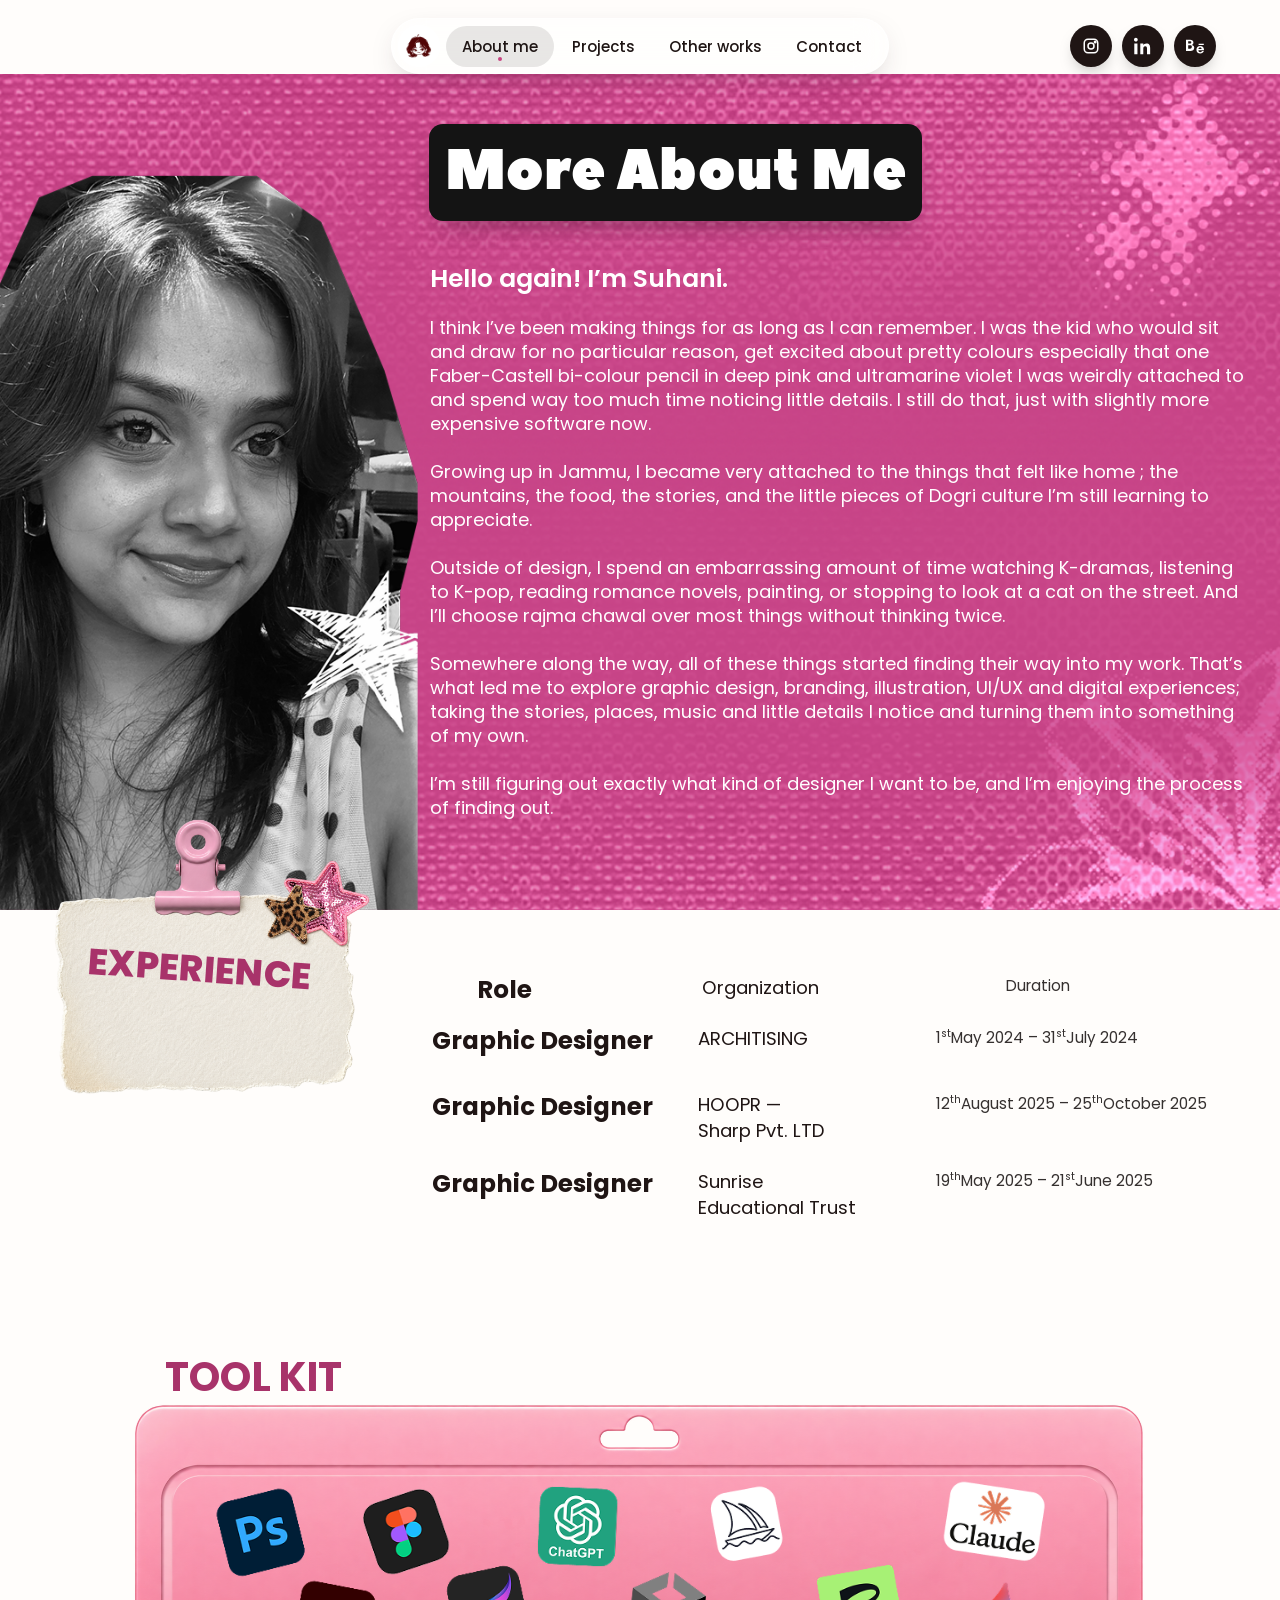
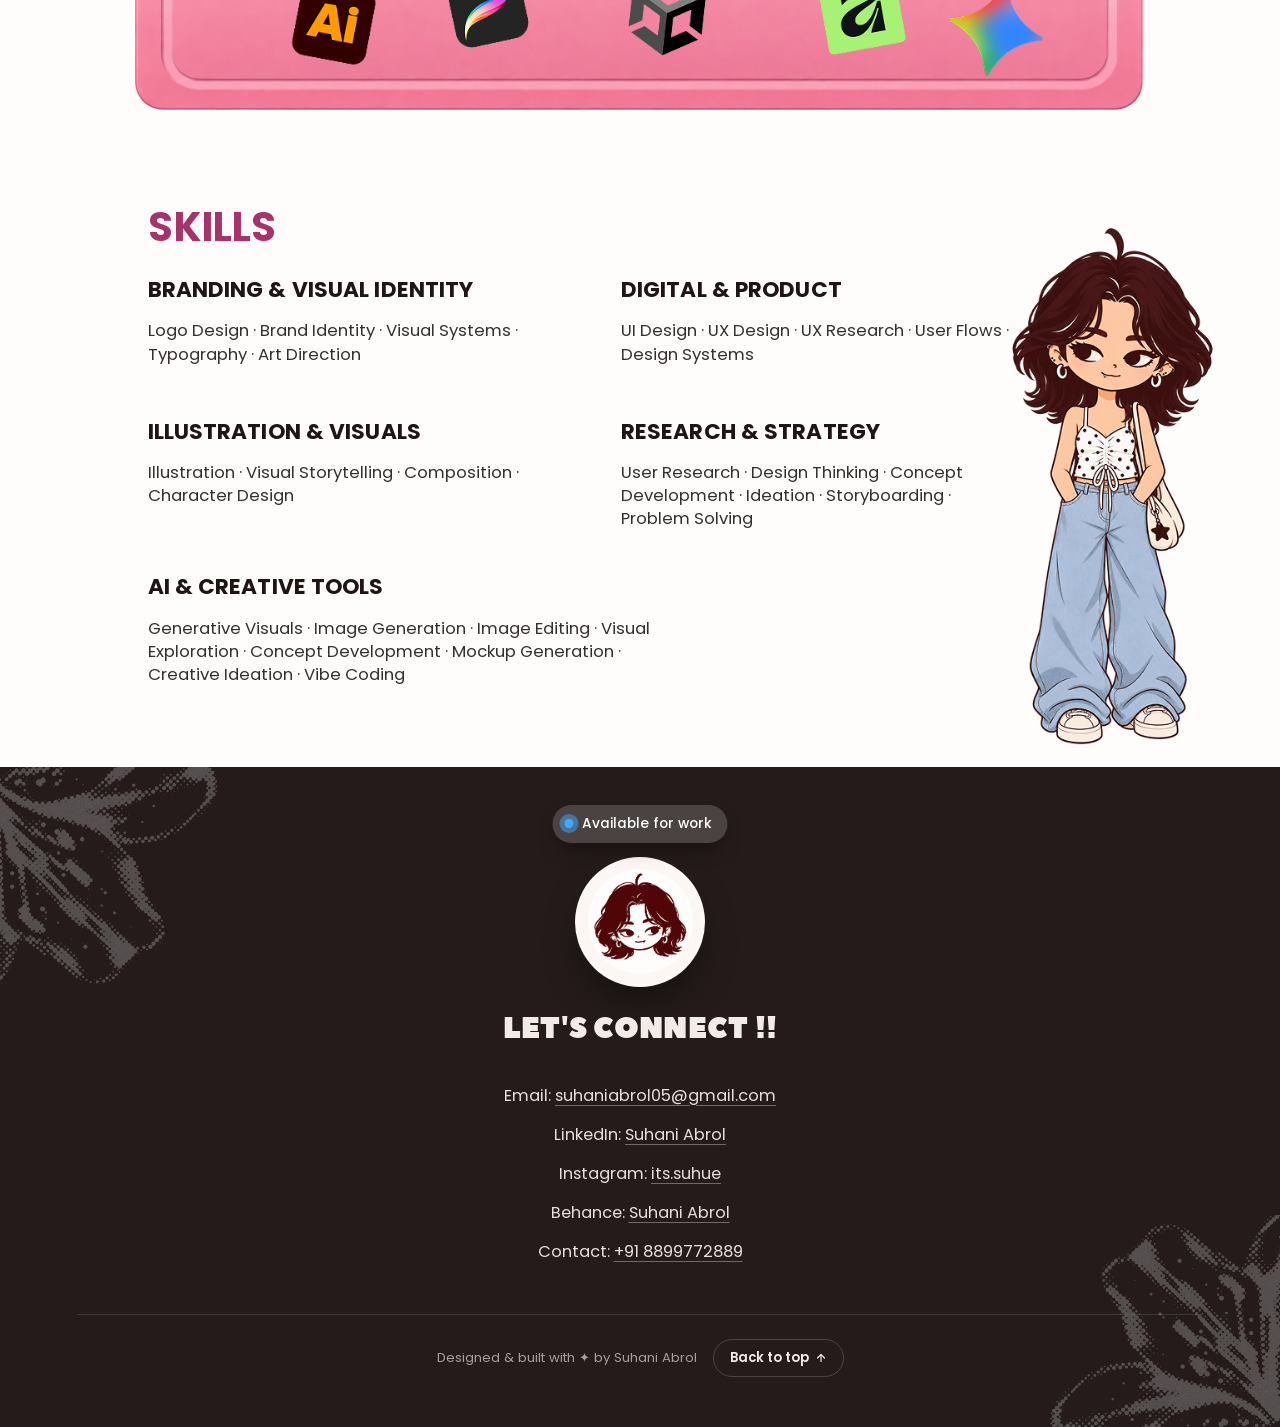
==== about.html @ ad4cd90c "Add About Me page and link it from the navigation Co-Authored-By: Claude Opus 5 <noreply@anthropic.c" ====
<!DOCTYPE html>
<html lang="en">
<head>
<meta charset="UTF-8">
<meta name="viewport" content="width=device-width, initial-scale=1.0">
<title>About Me — Suhani Abrol</title>
<meta name="description" content="More about Suhani Abrol — a multidisciplinary designer working across branding, illustration, UI/UX and digital experiences.">
<link rel="icon" href="assets/images/favicon.webp">
<link rel="preconnect" href="https://fonts.googleapis.com">
<link href="https://fonts.googleapis.com/css2?family=Caveat:wght@500;600;700&family=Poppins:wght@300;400;500;600;700;800&display=swap" rel="stylesheet">
<link rel="stylesheet" href="styles.css">
<link rel="stylesheet" href="about.css">
</head>
<body class="page-about">

<!-- ================= HEADER ================= -->
<header class="site-header">
  <nav class="nav-pill" aria-label="Primary">
    <div class="nav-avatar"><a href="index.html"><img src="assets/images/favicon.webp" alt="Suhani Abrol logo"></a></div>
    <ul class="nav-links">
      <li><a href="about.html" class="nav-link active" aria-current="page">About me<span class="dot"></span></a></li>
      <li><a href="index.html#work" class="nav-link">Projects<span class="dot"></span></a></li>
      <li><a href="index.html#about-me" class="nav-link">Other works<span class="dot"></span></a></li>
      <li><a href="index.html#contact" class="nav-link">Contact<span class="dot"></span></a></li>
    </ul>
  </nav>
  <div class="social-cluster">
    <a href="https://instagram.com/its.suhue" target="_blank" rel="noopener" aria-label="Instagram">
      <svg viewBox="0 0 24 24" fill="none" stroke="currentColor" stroke-width="2"><rect x="3" y="3" width="18" height="18" rx="5"/><circle cx="12" cy="12" r="4"/><circle cx="17.5" cy="6.5" r="1"/></svg>
    </a>
    <a href="https://linkedin.com/in/suhani-abrol" target="_blank" rel="noopener" aria-label="LinkedIn">
      <svg viewBox="0 0 24 24" fill="currentColor"><path d="M4.98 3.5C4.98 4.88 3.87 6 2.5 6S0 4.88 0 3.5 1.12 1 2.5 1s2.48 1.12 2.48 2.5zM.4 8.75h4.2V23H.4V8.75zM8.4 8.75h4.02v1.95h.06c.56-1.06 1.94-2.18 4-2.18 4.28 0 5.07 2.82 5.07 6.48V23h-4.2v-6.9c0-1.65-.03-3.77-2.3-3.77-2.3 0-2.66 1.8-2.66 3.65V23H8.4V8.75z"/></svg>
    </a>
    <a href="https://behance.net/suhaniabrol" target="_blank" rel="noopener" aria-label="Behance">
      <svg viewBox="0 0 24 24" fill="currentColor"><path d="M7.8 10.5c1.4-.6 2.1-1.7 2.1-3.2 0-2.6-2-3.8-4.4-3.8H0v15h5.9c2.6 0 5.1-1.3 5.1-4.2 0-1.8-.9-3.2-3.2-3.8zM2.9 5.6h2.3c1 0 1.9.3 1.9 1.5 0 1.1-.7 1.6-1.8 1.6H2.9V5.6zm2.6 10H2.9V10.9h2.7c1.3 0 2.2.6 2.2 2 0 1.5-1.1 2.7-2.3 2.7zM23.7 9.1h-6.9v1.4h6.9V9.1zM18.9 12c-3 0-5 2.1-5 5.1 0 3.1 1.9 5 5.1 5 2.4 0 4.1-1.1 4.8-3.3h-2.5c-.2.7-1.1 1.4-2.2 1.4-1.6 0-2.5-1-2.6-2.6h7.5c.1-3.2-1.4-5.6-5.1-5.6zm-2.4 4c.1-1.2 1-2 2.3-2 1.3 0 2 .8 2.1 2h-4.4z"/></svg>
    </a>
  </div>
  <button class="nav-toggle" id="abNavToggle" aria-label="Open menu">
    <svg viewBox="0 0 24 24" fill="none" stroke="#fff" stroke-width="2" stroke-linecap="round"><line x1="4" y1="7" x2="20" y2="7"/><line x1="4" y1="12" x2="20" y2="12"/><line x1="4" y1="17" x2="20" y2="17"/></svg>
  </button>
</header>

<div class="mobile-menu" id="abMobileMenu">
  <div class="mobile-menu-panel">
    <span class="mobile-close" id="abMobileClose">&times;</span>
    <a href="about.html">About me →</a>
    <a href="index.html#work">Projects →</a>
    <a href="index.html#about-me">Other works →</a>
    <a href="index.html#contact">Contact →</a>
    <div class="msocial">
      <a href="https://instagram.com/its.suhue" target="_blank" rel="noopener" aria-label="Instagram"><svg viewBox="0 0 24 24" fill="none" stroke="currentColor" stroke-width="2" width="18" height="18"><rect x="3" y="3" width="18" height="18" rx="5"/><circle cx="12" cy="12" r="4"/></svg></a>
      <a href="https://linkedin.com/in/suhani-abrol" target="_blank" rel="noopener" aria-label="LinkedIn"><svg viewBox="0 0 24 24" fill="currentColor" width="18" height="18"><path d="M4.98 3.5C4.98 4.88 3.87 6 2.5 6S0 4.88 0 3.5 1.12 1 2.5 1s2.48 1.12 2.48 2.5zM.4 8.75h4.2V23H.4V8.75zM8.4 8.75h4.02v1.95h.06c.56-1.06 1.94-2.18 4-2.18 4.28 0 5.07 2.82 5.07 6.48V23h-4.2v-6.9c0-1.65-.03-3.77-2.3-3.77-2.3 0-2.66 1.8-2.66 3.65V23H8.4V8.75z"/></svg></a>
      <a href="https://behance.net/suhaniabrol" target="_blank" rel="noopener" aria-label="Behance"><svg viewBox="0 0 24 24" fill="currentColor" width="18" height="18"><path d="M7.8 10.5c1.4-.6 2.1-1.7 2.1-3.2 0-2.6-2-3.8-4.4-3.8H0v15h5.9c2.6 0 5.1-1.3 5.1-4.2 0-1.8-.9-3.2-3.2-3.8zM2.9 5.6h2.3c1 0 1.9.3 1.9 1.5 0 1.1-.7 1.6-1.8 1.6H2.9V5.6zm2.6 10H2.9V10.9h2.7c1.3 0 2.2.6 2.2 2 0 1.5-1.1 2.7-2.3 2.7zM23.7 9.1h-6.9v1.4h6.9V9.1zM18.9 12c-3 0-5 2.1-5 5.1 0 3.1 1.9 5 5.1 5 2.4 0 4.1-1.1 4.8-3.3h-2.5c-.2.7-1.1 1.4-2.2 1.4-1.6 0-2.5-1-2.6-2.6h7.5c.1-3.2-1.4-5.6-5.1-5.6zm-2.4 4c.1-1.2 1-2 2.3-2 1.3 0 2 .8 2.1 2h-4.4z"/></svg></a>
    </div>
  </div>
</div>

<main class="ab-main">

  <!-- ============ 1. PINK HERO BAND ============ -->
  <section class="ab-hero">
    <div class="ab-hero-stage">
      <!-- the band carries the portrait, halftone texture and flower art as one
           supplied piece; only the type sits on top of it -->
      <img class="ab-band" src="assets/images/about/hero-band.png" alt="Portrait of Suhani Abrol">
      <img class="ab-photo" src="assets/images/about/photo-cutout.png" alt="Portrait of Suhani Abrol">

      <h1 class="ab-title"><span>More About Me</span></h1>

      <div class="ab-intro">
        <h2>Hello again! I&rsquo;m Suhani.</h2>
        <p>I think I&rsquo;ve been making things for as long as I can remember. I was the kid who would sit and draw for no particular reason, get excited about pretty colours especially that one Faber-Castell bi-colour pencil in deep pink and ultramarine violet I was weirdly attached to and spend way too much time noticing little details. I still do that, just with slightly more expensive software now.</p>
        <p>Growing up in Jammu, I became very attached to the things that felt like home ; the mountains, the food, the stories, and the little pieces of Dogri culture I&rsquo;m still learning to appreciate.</p>
        <p>Outside of design, I spend an embarrassing amount of time watching K-dramas, listening to K-pop, reading romance novels, painting, or stopping to look at a cat on the street. And I&rsquo;ll choose rajma chawal over most things without thinking twice.</p>
        <p>Somewhere along the way, all of these things started finding their way into my work. That&rsquo;s what led me to explore graphic design, branding, illustration, UI/UX and digital experiences; taking the stories, places, music and little details I notice and turning them into something of my own.</p>
        <p>I&rsquo;m still figuring out exactly what kind of designer I want to be, and I&rsquo;m enjoying the process of finding out.</p>
      </div>
    </div>
  </section>

  <!-- ============ 2. EXPERIENCE ============ -->
  <section class="ab-exp" aria-labelledby="abExpLabel">
    <div class="ab-wrap ab-exp-wrap">
      <div class="ab-note reveal">
        <img src="assets/images/about/experience-note.png" alt="">
        <span class="ab-note-label" id="abExpLabel">EXPERIENCE</span>
      </div>

      <div class="ab-table reveal">
        <div class="ab-row ab-row-head">
          <span class="ab-c1">Role</span>
          <span class="ab-c2">Organization</span>
          <span class="ab-c3">Duration</span>
        </div>
        <div class="ab-row">
          <span class="ab-c1">Graphic Designer</span>
          <span class="ab-c2">ARCHITISING</span>
          <span class="ab-c3">1<sup>st</sup>May 2024 &ndash; 31<sup>st</sup>July 2024</span>
        </div>
        <div class="ab-row">
          <span class="ab-c1">Graphic Designer</span>
          <span class="ab-c2">HOOPR &mdash;<br>Sharp Pvt. LTD</span>
          <span class="ab-c3">12<sup>th</sup>August 2025 &ndash; 25<sup>th</sup>October 2025</span>
        </div>
        <div class="ab-row">
          <span class="ab-c1">Graphic Designer</span>
          <span class="ab-c2">Sunrise<br>Educational Trust</span>
          <span class="ab-c3">19<sup>th</sup>May 2025 &ndash; 21<sup>st</sup>June 2025</span>
        </div>
      </div>
    </div>
  </section>

  <!-- ============ 3. TOOL KIT ============ -->
  <section class="ab-tools">
    <div class="ab-wrap ab-tools-wrap">
      <h2 class="ab-h2 reveal">TOOL KIT</h2>
      <div class="ab-tray reveal">
        <img class="ab-tray-img" src="assets/images/about/toolkit-tray.png" alt="">
        <ul class="ab-tool-list">
          <li><img class="ab-tool t-ps"        src="assets/images/about/tools/photoshop.png"   alt="Adobe Photoshop"></li>
          <li><img class="ab-tool t-figma"     src="assets/images/about/tools/figma.png"       alt="Figma"></li>
          <li><img class="ab-tool t-chatgpt"   src="assets/images/about/tools/chatgpt.png"     alt="ChatGPT"></li>
          <li><img class="ab-tool t-sora"      src="assets/images/about/tools/sora.png"        alt="Sora"></li>
          <li><img class="ab-tool t-claude"    src="assets/images/about/tools/claude.png"      alt="Claude"></li>
          <li><img class="ab-tool t-ai"        src="assets/images/about/tools/illustrator.png" alt="Adobe Illustrator"></li>
          <li><img class="ab-tool t-procreate" src="assets/images/about/tools/procreate.png"   alt="Procreate"></li>
          <li><img class="ab-tool t-unity"     src="assets/images/about/tools/unity.png"       alt="Unity"></li>
          <li><img class="ab-tool t-affinity"  src="assets/images/about/tools/affinity.png"    alt="Affinity"></li>
          <li><img class="ab-tool t-gemini"    src="assets/images/about/tools/gemini.png"      alt="Gemini"></li>
        </ul>
      </div>
    </div>
  </section>

  <!-- ============ 4. SKILLS ============ -->
  <section class="ab-skills">
    <div class="ab-wrap ab-skills-wrap">
      <h2 class="ab-h2 reveal">SKILLS</h2>

      <div class="ab-skill-grid">
        <div class="ab-skill reveal">
          <h3>BRANDING &amp; VISUAL IDENTITY</h3>
          <p>Logo Design &middot; Brand Identity &middot; Visual Systems &middot; Typography &middot; Art Direction</p>
        </div>
        <div class="ab-skill reveal">
          <h3>DIGITAL &amp; PRODUCT</h3>
          <p>UI Design &middot; UX Design &middot; UX Research &middot; User Flows &middot; Design Systems</p>
        </div>
        <div class="ab-skill reveal">
          <h3>ILLUSTRATION &amp; VISUALS</h3>
          <p>Illustration &middot; Visual Storytelling &middot; Composition &middot; Character Design</p>
        </div>
        <div class="ab-skill reveal">
          <h3>RESEARCH &amp; STRATEGY</h3>
          <p>User Research &middot; Design Thinking &middot; Concept Development &middot; Ideation &middot; Storyboarding &middot; Problem Solving</p>
        </div>
        <div class="ab-skill reveal">
          <h3>AI &amp; CREATIVE TOOLS</h3>
          <p>Generative Visuals &middot; Image Generation &middot; Image Editing &middot; Visual Exploration &middot; Concept Development &middot; Mockup Generation &middot; Creative Ideation &middot; Vibe Coding</p>
        </div>
      </div>

      <img class="ab-chibi" src="assets/images/about/chibi.png" alt="">
    </div>
  </section>

</main>

<!-- ================= FOOTER / CONTACT ================= -->
<!-- Same markup as the homepage footer, kept byte-for-byte apart from the
     back-to-top target: this page has no #about section, so it uses the
     #top document fragment the Fluence page already uses. -->
<footer class="site-footer" id="contact">
  <div class="leaf tl">
    <img src="assets/images/leaf-tl.webp" alt="">
  </div>
  <div class="leaf br">
    <img src="assets/images/leaf-br.webp" alt="">
  </div>

  <div class="avail-wrap reveal">
    <div class="avail-badge"><span class="pulse-dot"></span>Available for work</div>
    <div class="footer-avatar"><img src="assets/images/footer-avatar.png" alt="Suhani Abrol"></div>
  </div>

  <h2 class="reveal">LET'S CONNECT !!</h2>

  <ul class="contact-list reveal">
    <li>Email: <button class="copy-email" data-copy="suhaniabrol05@gmail.com">suhaniabrol05@gmail.com</button></li>
    <li>LinkedIn: <a href="https://linkedin.com/in/suhani-abrol" target="_blank" rel="noopener">Suhani Abrol</a></li>
    <li>Instagram: <a href="https://instagram.com/its.suhue" target="_blank" rel="noopener">its.suhue</a></li>
    <li>Behance: <a href="https://behance.net/suhaniabrol" target="_blank" rel="noopener">Suhani Abrol</a></li>
    <li>Contact: <a href="tel:+918899772889">+91 8899772889</a></li>
  </ul>

  <div class="footer-bottom">
    <span>Designed &amp; built with ✦ by Suhani Abrol</span>
    <a href="#top" class="to-top">
      Back to top
      <svg viewBox="0 0 24 24" fill="none" stroke="currentColor" stroke-width="2.4" stroke-linecap="round"><line x1="5" y1="12" x2="19" y2="12"/><polyline points="12 5 19 12 12 19"/></svg>
    </a>
  </div>
</footer>

<div class="toast" id="toast">Copied to clipboard ✦</div>

<script src="about.js"></script>
</body>
</html>
---- styles.css ----
@font-face{
    font-family:'Peace Sans';
    src: url('assets/fonts/peace-sans-webfont.ttf') format('truetype'),
         url('assets/fonts/peace-sans.otf') format('opentype');
    font-weight: normal;
    font-style: normal;
    font-display: swap;
  }

  :root{
    --pink: #C8437F;
    --pink-deep: #A8336A;
    --pink-soft: #FFB6B6;
    --pink-soft2: #FFC9C9;
    --navy: #2A2452;
    --navy-2: #1F1B45;
    --ink: #1F1514;
    --footer-dark: #241B1A;
    --footer-dark-2: #2E2220;
    --pill-grey: #DEDEDE;
    --pill-grey-dark: #cfcfcf;
    --paper: #FFFDFB;
    --grid-line: rgba(200,67,127,0.16);
    --text-body: #35302f;
    --radius-lg: 28px;
    --radius-md: 20px;
    --radius-sm: 14px;
    --ease: cubic-bezier(.22,1,.36,1);
  }

  *{margin:0;padding:0;box-sizing:border-box;}
  html{scroll-behavior:smooth;}
  body{
    font-family:'Poppins', sans-serif;
    color:var(--text-body);
    background:var(--paper);
    overflow-x:hidden;
    -webkit-font-smoothing:antialiased;
  }
  img{max-width:100%;display:block;}
  a{color:inherit;text-decoration:none;}
  ul{list-style:none;}
  button{font-family:inherit;cursor:pointer;border:none;background:none;}
  ::selection{background:var(--pink);color:#fff;}

  /* ---------- scroll progress bar ---------- */
  .scroll-progress{
    position:fixed; top:0; left:0; height:3px; width:0%;
    background:linear-gradient(90deg, var(--pink), var(--navy));
    z-index:300; transition:width .1s linear;
  }

  .script{font-family:'Peace Sans', 'Caveat', cursive;}

  /* ---------- scroll reveal ---------- */
  .reveal{opacity:0;transform:translateY(28px);transition:opacity .8s var(--ease), transform .8s var(--ease);}
  .reveal.in{opacity:1;transform:translateY(0);}
  .reveal-delay-1{transition-delay:.08s;}
  .reveal-delay-2{transition-delay:.16s;}
  .reveal-delay-3{transition-delay:.24s;}
  .reveal-delay-4{transition-delay:.32s;}

  @media (prefers-reduced-motion: reduce){
    *{animation-duration:0.001ms !important; animation-iteration-count:1 !important; transition-duration:0.001ms !important; scroll-behavior:auto !important;}
  }

  /* ---------- paper bg (real grid texture, low opacity, white base) ---------- */
  .paper-bg{
    position:relative;
    background-color:#ffffff;
    isolation:isolate;
  }
  .paper-bg::before{
    content:"";
    position:absolute; inset:0;
    background-image:url('assets/images/paper-bg-texture.webp');
    background-size: 90px 90px;
    background-repeat:repeat;
    opacity:0.22;
    z-index:0;
    pointer-events:none;
  }
  .paper-bg::after{
    content:"";
    position:absolute; inset:0;
    background:radial-gradient(ellipse at 50% 0%, rgba(255,255,255,0) 0%, #ffffff 92%);
    z-index:0;
    pointer-events:none;
  }
  .hero-stage{ position:relative; z-index:1; }

  /* ================= NAVBAR ================= */
  .site-header{
    position:sticky; top:0; z-index:100;
    padding: 18px 5vw 0;
    display:grid; grid-template-columns: 1fr auto 1fr; align-items:center;
    pointer-events:none;
  }
  .nav-pill{
    grid-column:2; justify-self:center;
    pointer-events:all;
    display:flex; align-items:center; gap:6px;
    background:var(--navy);
    border-radius:999px;
    padding:6px 10px 6px 6px;
    box-shadow:0 10px 30px -10px rgba(42,36,82,0.55);
    transition: box-shadow .3s var(--ease), transform .3s var(--ease);
  }
  .nav-pill:hover{ box-shadow:0 14px 34px -8px rgba(42,36,82,0.65); }

  /* Frosted translucent glass. Opted into per page rather than applied to
     .nav-pill outright, so a page with a dark header keeps the navy pill. */
  .page-home .nav-pill,
  .page-fluence .nav-pill,
  .page-about .nav-pill{
    background:rgba(255,255,255,0.55);
    -webkit-backdrop-filter:blur(16px) saturate(140%);
    backdrop-filter:blur(16px) saturate(140%);
    border:1px solid rgba(255,255,255,0.55);
    box-shadow:0 10px 30px -12px rgba(60,40,50,0.35);
  }
  .page-home .nav-pill:hover,
  .page-fluence .nav-pill:hover,
  .page-about .nav-pill:hover{ box-shadow:0 14px 34px -10px rgba(60,40,50,0.45); }
  .page-home .nav-links a,
  .page-fluence .nav-links a,
  .page-about .nav-links a{ color:var(--ink); }
  .page-home .nav-links a:hover,
  .page-fluence .nav-links a:hover,
  .page-about .nav-links a:hover{ background:rgba(31,21,20,0.07); color:var(--ink); }
  .page-home .nav-links a.active,
  .page-fluence .nav-links a.active,
  .page-about .nav-links a.active{ color:var(--ink); background:rgba(31,21,20,0.10); }
  .nav-avatar{
    width:42px;height:42px;border-radius:50%;
    background:#fff; border:2px solid #fff;
    overflow:hidden; flex-shrink:0;
    display:flex; align-items:center; justify-content:center;
    transition: transform .4s var(--ease), border-color .25s ease, box-shadow .25s ease;
  }
  /* On the homepage the icon is the "you are here" marker, so it wears the
     same pink accent the active link's dot uses. On the case-study pages the
     icon is a link back home instead, and stays plain. */
  .page-home .nav-avatar{
    border-color: var(--pink);
    box-shadow: 0 0 0 3px rgba(200,67,127,0.22);
  }
  .nav-pill:hover .nav-avatar{ transform: rotate(-8deg) scale(1.06); }
  .nav-avatar img{width:100%;height:100%;object-fit:cover;}
  .nav-links{display:flex; align-items:center; gap:2px;}
  .nav-links a{
    color:#f2f0f7; font-size:0.94rem; font-weight:500;
    padding:10px 16px; border-radius:999px; position:relative;
    transition:color .25s ease, background .25s ease;
    white-space:nowrap;
  }
  .nav-links a:hover{ background:rgba(255,255,255,0.1); color:#fff; }
  .nav-links a.active{ color:#fff; background:rgba(255,255,255,0.14); }
  .nav-links a .dot{
    position:absolute; bottom:6px; left:50%; width:4px; height:4px; border-radius:50%;
    background:var(--pink); transform:translate(-50%,6px) scale(0); transition:transform .25s var(--ease);
  }
  .nav-links a.active .dot{ transform:translate(-50%,0) scale(1); }

  .social-cluster{
    grid-column:3; justify-self:end;
    pointer-events:all;
    display:flex; gap:10px;
  }
  .social-cluster a{
    width:42px; height:42px; border-radius:50%;
    background:var(--ink); color:#fff;
    display:flex; align-items:center; justify-content:center;
    transition: transform .35s var(--ease), background .35s ease;
    box-shadow:0 8px 18px -8px rgba(0,0,0,0.4);
  }
  .social-cluster a:hover{ transform:translateY(-4px) rotate(-8deg) scale(1.06); background:var(--pink); }
  .social-cluster svg{width:18px;height:18px;}

  .nav-toggle{ grid-column:3; justify-self:end; display:none; pointer-events:all; }

  /* mobile menu (base, hidden on all sizes until toggled + only reachable on small screens) */
  .mobile-menu{
    position:fixed; inset:0; background:rgba(31,21,20,0.6); backdrop-filter:blur(4px);
    z-index:200; display:flex; align-items:flex-end; opacity:0; pointer-events:none; transition:opacity .3s ease;
  }
  .mobile-menu.open{ opacity:1; pointer-events:all; }
  .mobile-menu-panel{
    background:var(--navy); width:100%; border-radius:28px 28px 0 0; padding:28px 24px 40px;
    transform:translateY(100%); transition:transform .4s var(--ease); position:relative;
  }
  .mobile-menu.open .mobile-menu-panel{ transform:translateY(0); }
  .mobile-menu-panel a{
    display:flex; align-items:center; justify-content:space-between; color:#fff; padding:16px 6px;
    font-size:1.15rem; font-weight:500; border-bottom:1px solid rgba(255,255,255,0.1);
  }
  .mobile-menu-panel .msocial{ display:flex; gap:12px; margin-top:20px; }
  .mobile-menu-panel .msocial a{ width:42px;height:42px; border-radius:50%; background:rgba(255,255,255,0.1); justify-content:center; padding:0; border:none; }
  .mobile-close{ position:absolute; top:18px; right:22px; color:#fff; font-size:1.6rem; line-height:1; cursor:pointer; }

  /* ================= HERO =================
     Laid out against the 1440x932 Figma frame. The stage keeps that aspect
     ratio and every child is positioned as a % of it, so the composition
     scales proportionally instead of reflowing. cqw units size the type
     against the stage width (1px @1440 = 0.06944cqw). */
  .hero{
    position:relative;
    background:url('assets/images/hero-blossom.jpg') center/cover no-repeat;
    padding:0;
    display:block;
    min-height:auto;
  }
  .hero-stage{
    position:relative;
    width:100%; max-width:1440px; margin-inline:auto;
    aspect-ratio: 1440 / 932;
    container-type: inline-size;
  }

  /* --- the perforated paper card --- */
  .hero-card{
    position:absolute;
    left:21.67%;  width:57.22%;      /* 312 .. 1136 */
    top:25.75%;   height:60.62%;     /* 240 .. 805  */
  }
  .hc-paper{
    position:absolute; inset:0; z-index:0;
    background:#F8FCFE;
    border-radius:4px;
    filter:drop-shadow(0 18px 34px rgba(60,40,50,0.22));
    --perf: 1.02cqw;    /* notch radius, ~14.7px @1440 */
    --gap: 2.36cqw;     /* notch pitch,  ~34px   @1440 */
    /* four layers of half-circle notches, one per edge, intersected so every
       edge keeps its perforations. Each tile spans the full opposite axis, so
       only the circle's own position matters. */
    -webkit-mask:
      radial-gradient(var(--perf) at 50% 0,    #0000 97%, #000) 50% 0 / var(--gap) 100% repeat-x,
      radial-gradient(var(--perf) at 50% 100%, #0000 97%, #000) 50% 0 / var(--gap) 100% repeat-x,
      radial-gradient(var(--perf) at 0 50%,    #0000 97%, #000) 0 50% / 100% var(--gap) repeat-y,
      radial-gradient(var(--perf) at 100% 50%, #0000 97%, #000) 0 50% / 100% var(--gap) repeat-y;
    -webkit-mask-composite: source-in;
    mask:
      radial-gradient(var(--perf) at 50% 0,    #0000 97%, #000) 50% 0 / var(--gap) 100% repeat-x,
      radial-gradient(var(--perf) at 50% 100%, #0000 97%, #000) 50% 0 / var(--gap) 100% repeat-x,
      radial-gradient(var(--perf) at 0 50%,    #0000 97%, #000) 0 50% / 100% var(--gap) repeat-y,
      radial-gradient(var(--perf) at 100% 50%, #0000 97%, #000) 0 50% / 100% var(--gap) repeat-y;
    mask-composite: intersect;
  }
  .hero-card > *:not(.hc-paper){ position:absolute; z-index:1; }

  /* --- pieces on the card, measured off the Figma frame --- */
  /* Measured off the card export (Group 275): note and stamp both sit at their
     natural size, and the stamp's origin is +265px / +63px from the note's,
     which drops it onto the note's torn right edge. Those offsets are what the
     percentages below encode, so the pair stays glued at any width. The asset
     already carries its own tilt — rotating it again overshot the reference. */
  .hc-title{ left:2.2%; top:14.2%; width:37.1%; margin:0; }
  .hc-title img{ width:100%; height:auto; display:block; }

  .hc-stamp{ left:34.32%; top:25.33%; width:14.55%; height:auto; }
  .hc-polaroid{ left:61.9%; top:-1.4%; width:45.9%; height:auto; }
  .hc-avatar{ left:85.7%; top:72.2%; width:9.7%; height:auto; }

  /* The copy block starts on the note's own left edge (7.05% = where the torn
     paper begins) and stops short of the photo. 62.5% is the middle of the
     62–63% band that wraps to five lines with a short opening line, which is
     the only line high enough to reach the photo's rows. Both the width and
     the font size are proportional to the stage, so that wrap is the same at
     every desktop width. */
  .hc-desc{
    left:7.05%; top:62.3%; width:62.5%;
    font-size:1.32cqw; line-height:1.34; color:var(--pink);
  }
  .hc-aside{
    left:7.05%; top:88.3%; width:52%;
    font-size:1.04cqw; line-height:1.45; color:var(--ink);
  }

  /* --- See my work: sits off the card's bottom-right, over the photo --- */
  .hero-cta{
    position:absolute; left:80.55%; top:81.2%;
    display:inline-flex; align-items:center; justify-content:center;
    gap:0.55cqw;
    min-width:9.17%; padding:0.63cqw 1.15cqw;
    background:#fff; color:var(--ink);
    font-size:1.11cqw; font-weight:500; line-height:1.3;
    border-radius:999px; white-space:nowrap;
    box-shadow:0 8px 18px -8px rgba(60,40,50,0.45);
    transition:transform .3s var(--ease), box-shadow .3s var(--ease);
  }
  .hero-cta svg{
    width:1.02cqw; height:1.02cqw; flex-shrink:0;
    transition:transform .35s var(--ease);
  }
  .hero-cta:hover{ transform:translateY(-2px); box-shadow:0 14px 24px -10px rgba(60,40,50,0.5); }
  .hero-cta:hover svg{ transform:translateX(3px); }

  .btn{
    position:relative; display:inline-flex; align-items:center; gap:10px;
    padding:14px 28px; border-radius:999px;
    background:var(--navy); color:#fff; font-weight:600; font-size:0.95rem;
    overflow:hidden; isolation:isolate;
    transition: color .4s ease, transform .3s var(--ease), box-shadow .3s var(--ease);
    box-shadow:0 10px 24px -10px rgba(42,36,82,0.6);
  }
  .btn::before{
    content:""; position:absolute; inset:0; z-index:-1;
    background:var(--pink);
    transform: translateX(-102%);
    transition: transform .45s var(--ease);
  }
  .btn:hover::before{ transform:translateX(0); }
  .btn:hover{ transform:translateY(-3px); box-shadow:0 16px 30px -10px rgba(200,67,127,0.55); }
  .btn:active{ transform:translateY(-1px) scale(.98); }
  .btn svg{ transition: transform .35s var(--ease); }
  .btn:hover svg{ transform: translateX(4px); }
  .ripple{
    position:absolute; border-radius:50%; background:rgba(255,255,255,0.55);
    transform:scale(0); animation: rippleAnim .6s ease-out forwards; pointer-events:none;
  }
  @keyframes rippleAnim{ to{ transform:scale(2.6); opacity:0; } }

  .scroll-cue{
    position:absolute; left:50%; bottom:18px; transform:translateX(-50%);
    display:flex; flex-direction:column; align-items:center; gap:6px;
    color:var(--pink-deep); font-size:0.72rem; letter-spacing:0.1em; text-transform:uppercase; font-weight:600;
    opacity:0.75; animation: cueBounce 2.2s ease-in-out infinite; z-index:2;
  }
  .scroll-cue svg{ width:16px; height:16px; }
  @keyframes cueBounce{ 0%,100%{ transform:translate(-50%,0); } 50%{ transform:translate(-50%,8px); } }

  /* ================= SELECTED WORKS ================= */
  .works{
    padding: 90px 6vw 110px;
    position:relative;
    isolation:isolate;
    cursor: url('assets/images/cursor-star.png') 0 0, auto;
  }
  .works *{ cursor: url('assets/images/cursor-star.png') 0 0, auto; }
  .works .project-item{ cursor: url('assets/images/cursor-star.png') 0 0, auto; }
  .works > *{ position:relative; z-index:1; }
  .section-tag{
    font-size:0.78rem; letter-spacing:0.18em; font-weight:700; text-transform:uppercase;
    color:var(--pink-deep); margin-bottom:8px; display:block;
  }
  .section-title{
    font-family:'Peace Sans', 'Caveat', cursive; font-weight:400; font-size:clamp(1.7rem,2.8vw,2.3rem);
    color:var(--navy); margin-bottom:46px; position:relative; display:inline-block;
  }

  .works-grid{
    display:grid;
    grid-template-columns: minmax(280px, 460px) 1fr;
    gap: 60px;
    align-items:start;
  }

  .project-list{ display:flex; flex-direction:column; gap:18px; position:relative; }
  .project-item{
    position:relative;
    /* tab colour comes from the supplied asset, per project */
    background:var(--pill, var(--pill-grey));
    border-radius: var(--radius-lg);
    /* the supplied tabs are all 572x114, so height follows width and every
       tab matches, whatever its wordmark's own proportions are */
    aspect-ratio: 572 / 114;
    padding: 0;
    cursor:pointer;
    transition: background .35s var(--ease), transform .12s linear, box-shadow .35s var(--ease);
    display:flex; align-items:center; justify-content:center;
    will-change: transform;
    transform-style: preserve-3d;
    perspective: 600px;
  }
  /* the wordmark is the visible label; .pname stays for assistive tech */
  .project-item .pname{
    position:absolute; width:1px; height:1px; padding:0; margin:-1px;
    overflow:hidden; clip:rect(0 0 0 0); white-space:nowrap; border:0;
  }
  .project-item .pmark{
    display:block; width:var(--markw, 32%); height:auto;
    transition: transform .3s var(--ease);
  }
  .project-item:hover, .project-item.active{
    box-shadow: 0 16px 34px -18px rgba(42,36,82,0.35), 0 0 0 2px var(--pink-soft) inset;
  }
  .project-item:hover .pmark, .project-item.active .pmark{ transform:scale(1.03); }
  .project-item:hover .arrow svg, .project-item.active .arrow svg{ fill:#fff; }

  .you-badge{
    position:absolute;
    display:flex; align-items:center; gap:6px;
    top:50%; left:100%; margin-left:14px; transform:translateY(-50%) translateX(-8px) scale(.9);
    opacity:0; pointer-events:none; transition: all .3s var(--ease);
    z-index:5;
  }
  .project-item:hover .you-badge, .project-item.active .you-badge{ opacity:1; transform:translateY(-50%) translateX(0) scale(1); }
  .you-badge .tri{
    width:0;height:0;
    border-top:9px solid transparent; border-bottom:9px solid transparent;
    border-right:13px solid var(--ink);
  }
  .you-badge .pill{
    background:var(--ink); color:#fff; font-weight:700; font-size:0.72rem; letter-spacing:0.06em;
    padding:9px 18px; border-radius:999px; white-space:nowrap;
    box-shadow:0 10px 18px -8px rgba(0,0,0,0.45);
  }

  .other-works-pill{
    position:relative;
    display:inline-flex; align-items:center; gap:10px;
    align-self:flex-start; margin-top:14px; padding:13px 30px;
    background:var(--navy); color:#fff;
    border-radius:999px;
    font-weight:600; font-size:0.95rem; letter-spacing:0.01em;
    text-decoration:none;
    overflow:hidden; isolation:isolate; cursor:pointer;
    box-shadow:0 14px 26px -14px rgba(42,36,82,0.55);
    transition: color .4s ease, transform .3s var(--ease), box-shadow .3s var(--ease);
  }
  .other-works-pill::before{
    content:""; position:absolute; inset:0; z-index:-1;
    background:var(--pink);
    transform: translateX(-102%);
    transition: transform .45s var(--ease);
  }
  .other-works-pill:hover::before{ transform:translateX(0); }
  .other-works-pill:hover{
    transform:translateY(-3px);
    box-shadow:0 16px 30px -10px rgba(200,67,127,0.55);
  }
  .other-works-pill:active{ transform:translateY(-1px) scale(.98); }
  .other-works-pill svg{ transition: transform .35s var(--ease); }
  .other-works-pill:hover svg{ transform: translateX(4px); }

  .preview-stage{
    position:sticky; top:110px;
    min-height:480px;
    display:flex; align-items:center; justify-content:center;
  }
  .preview-card-wrap{ position:relative; width:100%; max-width:640px; aspect-ratio: 4/3.1; }
  .preview-float{ width:100%; max-width:640px; animation: previewFloat 5s ease-in-out infinite; }
  @keyframes previewFloat{ 0%,100%{ transform:translateY(0); } 50%{ transform:translateY(-10px); } }
  .preview-entrance{
    width:100%; max-width:640px;
  }
  .preview-card-face{
    position:absolute; inset:0;
    opacity:0; transform: scale(0.88) translateY(22px) rotate(-3deg);
    transition: opacity .5s var(--ease), transform .5s var(--ease);
    pointer-events:none;
  }
  .preview-stage.active .preview-card-face{
    opacity:1; transform: scale(1) translateY(0) rotate(0deg);
    pointer-events:auto;
  }
  .preview-back, .preview-front{
    position:absolute; inset:0;
    border-radius: var(--radius-lg);
    transition: opacity .45s var(--ease), transform .45s var(--ease);
  }
  .preview-back{
    background: var(--pink-soft2);
    transform: rotate(6deg) scale(0.92) translate(6%, 8%);
    opacity:.9;
  }
  .preview-front{
    background: linear-gradient(150deg, var(--proj-c1, #FFB6B6), var(--proj-c2, #ff9a9a));
    display:flex; flex-direction:column; justify-content:flex-end;
    padding:30px;
    overflow:hidden;
    box-shadow: 0 30px 50px -20px rgba(42,36,82,0.3);
  }
  .preview-front::before{
    content:""; position:absolute; inset:0;
    background-image:
      radial-gradient(circle at 20% 20%, rgba(255,255,255,0.5), transparent 40%),
      radial-gradient(circle at 85% 75%, rgba(0,0,0,0.08), transparent 45%);
  }
  .preview-front .p-icon{
    font-family:'Caveat', cursive; font-weight:700; font-size:4.6rem; color:rgba(255,255,255,0.85);
    line-height:1; margin-bottom:6px; position:relative; z-index:1;
  }
  .preview-front .p-tag{
    align-self:flex-start;
    background:rgba(255,255,255,0.85); color:var(--ink); font-size:0.72rem; font-weight:700;
    letter-spacing:0.06em; text-transform:uppercase; padding:6px 14px; border-radius:999px; margin-bottom:14px;
    position:relative; z-index:1;
  }
  .preview-front h3{
    font-size:1.7rem; font-weight:700; color:#fff; margin-bottom:8px; position:relative; z-index:1;
  }
  .preview-front p{
    font-size:0.92rem; color:rgba(255,255,255,0.92); line-height:1.5; position:relative; z-index:1;
  }

  /* --- supplied card artwork replaces the generated placeholder --- */
  .p-card-img{ display:none; width:100%; height:100%; object-fit:contain; }
  .preview-front.has-card{ background:none; box-shadow:none; padding:0; }
  .preview-front.has-card::before{ display:none; }
  .preview-front.has-card > *:not(.p-card-img){ display:none; }
  .preview-front.has-card .p-card-img{ display:block; }
  /* the artwork carries its own offset block and tag pill */
  .preview-card-face.has-card .preview-back,
  .preview-card-face.has-card .deco-chip{ display:none; }

  /* The sticker rides the card in: same entrance transform and timing as
     .preview-card-face, so the two arrive as one object instead of the card
     sliding up to a badge that was already parked. It is a wrapper rather than
     a transform on .suhani-badge itself because the badge's transform is
     already spoken for by its float animation, and the img's by the magnetic
     pull — three transforms, three elements, no fighting. */
  .badge-rider{
    position:absolute; inset:0; z-index:6; pointer-events:none;
    transform: scale(0.88) translateY(22px) rotate(-3deg);
    transition: transform .5s var(--ease);
  }
  .preview-stage.active .badge-rider{ transform: scale(1) translateY(0) rotate(0deg); }

  .suhani-badge{
    position:absolute; top:6%; left:96%;
    width:130px; height:65px;
    animation: floatbadge 6s ease-in-out infinite;
  }
  @keyframes floatbadge{
    0%,100%{ transform:translate(0,0) rotate(0deg); }
    25%{ transform:translate(5px,-9px) rotate(-3deg); }
    50%{ transform:translate(-4px,-4px) rotate(2deg); }
    75%{ transform:translate(4px,3px) rotate(-2deg); }
  }
  .suhani-badge-img{
    width:100%; height:100%; display:block;
    will-change:transform; transition: transform .18s ease-out;
    filter: drop-shadow(0 8px 14px rgba(168,51,106,0.45));
  }

  /* scattered sticker-style tag chips around the preview card */
  .deco-chip{
    position:absolute; z-index:7;
    display:inline-flex; align-items:center; gap:7px;
    background:#fff; color:var(--ink); font-weight:700; font-size:0.74rem; letter-spacing:0.01em;
    padding:9px 16px; border-radius:999px; white-space:nowrap;
    box-shadow:0 12px 22px -10px rgba(42,36,82,0.4);
    border:1.5px solid rgba(31,21,20,0.06);
  }
  .deco-chip .dot{ width:8px; height:8px; border-radius:50%; background:var(--proj-c2, #E4568F); flex-shrink:0; }
  .chip-a{ top:-18px; left:-22px; transform:rotate(-9deg); animation: chipFloatA 4.6s ease-in-out infinite; }
  .chip-b{ bottom:-16px; left:8%; transform:rotate(6deg); animation: chipFloatB 5.3s ease-in-out infinite; }
  @keyframes chipFloatA{ 0%,100%{ transform:rotate(-9deg) translateY(0); } 50%{ transform:rotate(-9deg) translateY(-7px); } }
  @keyframes chipFloatB{ 0%,100%{ transform:rotate(7deg) translateY(0); } 50%{ transform:rotate(7deg) translateY(7px); } }

  .preview-hint{
    position:absolute; bottom:-38px; left:0; right:0; text-align:center;
    font-size:0.82rem; color:#9a908e;
  }

  .preview-idle{
    position:absolute; display:flex; flex-direction:column; align-items:center; gap:12px;
    color:#c3b6b2; font-size:0.9rem; font-weight:500; text-align:center;
    opacity:1; transition: opacity .4s ease;
    pointer-events:none;
  }
  .preview-stage.active .preview-idle{ opacity:0; }
  .preview-idle .ring{
    width:64px; height:64px; border-radius:50%; border:2px dashed var(--pink-soft);
    display:flex; align-items:center; justify-content:center; font-size:1.3rem; color:var(--pink);
    animation: idleSpin 10s linear infinite;
  }
  @keyframes idleSpin{ to{ transform:rotate(360deg); } }

  /* mobile inline preview */
  .inline-preview{ display:none; }

  /* ================= ABOUT ================= */
  .about{
    position:relative;
    padding: 0 6vw;
  }
  .about-banner{
    position:relative;
    border-radius: 34px;
    overflow:hidden;
    background-size:cover; background-position:center;
    min-height: 560px;
    display:flex; align-items:center;
    color:#fff;
    box-shadow: 0 40px 70px -30px rgba(168,51,106,0.45);
  }
  .about-banner::after{
    content:""; position:absolute; inset:0;
    background:linear-gradient(90deg, rgba(20,10,20,0.15) 0%, rgba(20,10,20,0.02) 45%);
  }
  .about-copy{
    position:relative; z-index:2;
    width:58%; margin-left:auto;
    padding: 50px 46px 50px 10px;
  }
  .about-copy h2{
    font-family:'Peace Sans', 'Caveat', cursive; font-weight:400; font-size:clamp(1.9rem,3.1vw,2.7rem);
    margin-bottom:18px;
  }
  .about-copy h3{ font-size:1.35rem; font-weight:600; margin-bottom:14px; }
  .about-copy p{ font-size:1.12rem; line-height:1.65; margin-bottom:14px; color:rgba(255,255,255,0.96); max-width:52ch; }
  .about-copy .btn-light{
    margin-top:14px; display:inline-flex; align-items:center; gap:10px;
    background:#fff; color:var(--navy); font-weight:700; padding:14px 30px; border-radius:999px;
    transition: transform .3s var(--ease), box-shadow .3s var(--ease), background .3s ease;
    box-shadow:0 14px 26px -12px rgba(0,0,0,0.4);
    position:relative; overflow:hidden; isolation:isolate;
  }
  .about-copy .btn-light:hover{ transform:translateY(-3px); background:var(--navy); color:#fff; }

  /* ================= MAKING IDEAS WORTH REMEMBERING ================= */
  .make-remember{
    position:relative;
    padding: 90px 6vw 100px;
    overflow:hidden;
  }
  .make-remember > *{ position:relative; z-index:1; }
  .mr-wrap{ margin-top:50px; }
  .mr-title{
    font-family:'Peace Sans', 'Caveat', cursive;
    font-weight:400;
    font-size: clamp(3rem, 5.4vw, 5.2rem);
    color:var(--pink);
    line-height:1.06;
    margin-bottom:24px;
  }
  .mr-sub{
    font-size:1.2rem; color:var(--ink); max-width:70ch; white-space:nowrap;
  }
  @media (max-width:1350px){
    .mr-sub{ white-space:normal; }
  }
  /* stronger scroll reveal for this block — travels further, takes longer,
     and the sub-line follows the heading instead of arriving with it */
  .mr-title.reveal{ transform:translateY(64px); transition-duration:1.05s; }
  .mr-sub.reveal{ transform:translateY(44px); transition-duration:1.05s; transition-delay:.18s; }
  .mr-title.reveal.in, .mr-sub.reveal.in{ transform:translateY(0); }
  .mr-deco{
    position:absolute; top:0; right:5vw; width:min(20vw, 260px);
    z-index:0; pointer-events:none; opacity:0.95;
  }
  .mr-deco img{ width:100%; height:auto; display:block; }

  /* ================= FOOTER ================= */
  .site-footer{
    margin-top: 90px;
    background: var(--footer-dark);
    position:relative;
    overflow:hidden;
    padding: 90px 6vw 50px;
    color:#f2ece9;
    text-align:center;
  }
  .leaf{ position:absolute; opacity:0.4; }
  .leaf img{ width:280px; height:auto; display:block; }
  .leaf.tl{ top:-30px; left:-40px; }
  .leaf.br{ bottom:-40px; right:-40px; }

  .avail-wrap{
    position:relative; display:inline-block; margin-bottom:22px;
  }
  .avail-badge{
    position:absolute; top:-14px; left:50%; transform:translate(-50%,-100%);
    display:flex; align-items:center; gap:8px;
    background:#4a4342; color:#fff; font-size:0.86rem; font-weight:500;
    padding:9px 16px 9px 12px; border-radius:999px; white-space:nowrap;
    box-shadow:0 10px 20px -8px rgba(0,0,0,0.5);
  }
  .avail-badge .pulse-dot{
    width:9px;height:9px;border-radius:50%; background:#3fa9ff; position:relative; flex-shrink:0;
  }
  .avail-badge .pulse-dot::after{
    content:""; position:absolute; inset:-5px; border-radius:50%; background:#3fa9ff; opacity:.5;
    animation: pulse 1.8s ease-out infinite;
  }
  @keyframes pulse{ 0%{ transform:scale(0.6); opacity:.6;} 100%{ transform:scale(2.2); opacity:0;} }

  .footer-avatar{
    width:130px; height:130px; border-radius:50%; background:#fdf7f4;
    overflow:hidden; margin:0 auto;
    box-shadow:0 20px 40px -14px rgba(0,0,0,0.55);
    border:4px solid rgba(255,255,255,0.08);
    transition: transform .4s var(--ease);
    animation: avatarSway 6s ease-in-out infinite;
  }
  @keyframes avatarSway{ 0%,100%{ transform:rotate(-2deg); } 50%{ transform:rotate(2deg); } }
  .avail-wrap:hover .footer-avatar{ transform: scale(1.05) rotate(-3deg); animation-play-state:paused; }
  .footer-avatar img{ width:100%; height:100%; object-fit:contain; }

  .site-footer h2{
    font-family:'Peace Sans', 'Poppins', sans-serif;
    font-size:clamp(1.3rem,2.4vw,1.8rem); font-weight:400; letter-spacing:0.01em; margin-bottom:34px;
  }
  .contact-list{ display:flex; flex-direction:column; gap:14px; margin-bottom:20px; }
  .contact-list li{ font-size:1.02rem; color:#e8dfdc; }
  .contact-list a, .copy-email{
    text-decoration:underline; text-underline-offset:4px; text-decoration-color:rgba(255,255,255,0.35);
    transition: color .25s ease, text-decoration-color .25s ease;
  }
  .contact-list a:hover, .copy-email:hover{ color:var(--pink-soft); text-decoration-color:var(--pink-soft); }
  .copy-email{ background:none; border:none; color:inherit; font:inherit; cursor:pointer; }

  .footer-bottom{
    margin-top:50px; padding-top:24px; border-top:1px solid rgba(255,255,255,0.12);
    display:flex; align-items:center; justify-content:center; gap:16px; flex-wrap:wrap;
    font-size:0.82rem; color:#a99f9c;
  }
  .to-top{
    display:inline-flex; align-items:center; gap:6px;
    color:#f2ece9; font-weight:600; font-size:0.82rem;
    padding:8px 16px; border-radius:999px; border:1px solid rgba(255,255,255,0.18);
    transition: background .3s ease, transform .3s var(--ease);
  }
  .to-top:hover{ background:rgba(255,255,255,0.08); transform:translateY(-2px); }
  .to-top svg{ width:12px; height:12px; transform: rotate(-90deg); transition: transform .35s var(--ease); }
  .to-top:hover svg{ transform: rotate(-90deg) translateX(3px); }

  .toast{
    position:fixed; bottom:26px; left:50%; transform:translateX(-50%) translateY(20px);
    background:var(--ink); color:#fff; padding:12px 22px; border-radius:999px;
    font-size:0.88rem; font-weight:500; opacity:0; pointer-events:none;
    transition: all .35s var(--ease); z-index:999; box-shadow:0 16px 30px -10px rgba(0,0,0,.5);
    display:flex; align-items:center; gap:8px;
  }
  .toast.show{ opacity:1; transform:translateX(-50%) translateY(0); }

  /* ---------------- responsive ---------------- */
  /* Desktop (1200px+) is the source of truth and is left untouched.
     Everything below only adapts the same design to narrower screens. */

  /* ================= TABLET : 768px – 1199px ================= */
  @media (min-width: 768px) and (max-width: 1199px){
    /* the SUHANI sticker hangs off the right of the card (left:96%);
       below 1200px there is no room for it, so anchor it to the card corner */
    .suhani-badge{ left:auto; right:-14px; top:-30px; width:116px; height:58px; }
    .leaf img{ width:200px; }
  }

  /* Growing the preview card pushes its right edge outward by half the growth,
     which eats the margin the hanging sticker needs. At 640px the sticker only
     clears the viewport from ~1408px up, so below that it takes the same
     card-corner anchoring the tablet range already uses. */
  @media (min-width: 1200px) and (max-width: 1407px){
    .suhani-badge{ left:auto; right:-14px; top:-30px; width:116px; height:58px; }
  }

  /* below ~980px the centred nav pill and the social cluster collide */
  @media (min-width: 768px) and (max-width: 980px){
    .site-header{ padding:18px 3vw 0; }
    .nav-links a{ font-size:0.84rem; padding:9px 11px; }
    .nav-avatar{ width:36px; height:36px; }
    .social-cluster{ gap:8px; }
    .social-cluster a{ width:36px; height:36px; }
    .social-cluster svg{ width:16px; height:16px; }
  }

  /* Below ~1100px the proportional stage would shrink the copy past
     readability, so the card stops scaling and starts flowing instead.
     Same assets, same order, same card. */
  @media (max-width: 1100px){
    .hero{ padding:clamp(104px, 13vw, 140px) 5vw clamp(46px, 6vw, 70px); }
    .hero-stage{ aspect-ratio:auto; container-type:normal; max-width:720px; }
    .hero-card{
      position:relative; left:auto; top:auto; width:100%; height:auto;
      padding:clamp(26px, 4.5vw, 40px) clamp(20px, 4vw, 36px) clamp(30px, 5vw, 44px);
    }
    .hero-card > *:not(.hc-paper){ position:static; }
    .hc-title{ width:min(74%, 300px); margin:0 0 6px; }
    .hc-polaroid{ width:min(58%, 250px); margin:0 0 18px auto; display:block; }
    .hc-stamp{
      position:absolute; top:clamp(20px,3.6vw,34px); right:clamp(18px,4vw,34px);
      width:clamp(52px, 7.5vw, 74px);
    }
    .hc-desc{ width:100%; font-size:clamp(0.95rem, 2.1vw, 1.08rem); margin-bottom:14px; }
    .hc-aside{ width:100%; font-size:clamp(0.82rem, 1.7vw, 0.92rem); }
    .hc-avatar{
      position:absolute; right:clamp(16px,3.4vw,30px); bottom:clamp(14px,2.6vw,24px);
      width:clamp(52px, 7.5vw, 76px);
    }
    .hero-cta{
      position:relative; left:auto; top:auto;
      display:flex; width:max-content; margin:20px auto 0;
      padding:12px 26px; font-size:0.95rem; min-width:0; gap:8px;
    }
    .hero-cta svg{ width:15px; height:15px; }
  }

  @media (max-width: 980px){
    .works-grid{ grid-template-columns:1fr; }
    .preview-stage{ position:relative; top:0; min-height:340px; margin-top:10px; }
    .about-copy{ width:100%; padding:40px 26px; }
    .about-banner{ min-height:auto; }
  }

  /* ================= MOBILE : ≤767px ================= */
  @media (max-width: 767px){
    .site-header{ padding:14px 4vw 0; }
    .nav-links{ display:none; }
    .nav-toggle{ display:flex; align-items:center; justify-content:center; width:44px;height:44px; border-radius:50%; background:var(--navy); }
    .nav-toggle svg{ width:18px; height:18px; }
    .nav-pill{ padding:6px; }
    .social-cluster{ display:none; }

    /* mobile menu: reachable close button + scrollable on short screens */
    .mobile-menu-panel{ max-height:88vh; overflow-y:auto; }
    .mobile-close{ top:12px; right:16px; font-size:2rem; padding:4px 10px; }

    .hero{ padding:110px 6vw 40px; text-align:left; }
    .hc-title{ width:min(84%, 260px); }
    .hc-polaroid{ width:min(66%, 210px); }
    .scroll-cue{ display:none; }

    .works{ padding:60px 6vw 70px; }
    /* 4/3.1 leaves the card too short to hold its own text on a phone */
    .preview-card-wrap{ aspect-ratio:4/4.2; }
    .suhani-badge{ left:auto; right:-10px; top:-26px; width:104px; height:52px; }
    .chip-a{ top:-16px; left:-10px; }
    .chip-b{ left:2%; }

    .about{ padding:0 4vw; }
    .about-copy{ padding:34px 22px; }
    .about-banner{ border-radius:26px; }

    .make-remember{ padding:70px 6vw 100px; }
    .mr-deco{ width:30vw; opacity:0.7; }
    .mr-title{ font-size:clamp(2rem, 8.5vw, 3rem); }
    .mr-title br{ display:none; }
    .mr-sub{ white-space:normal; font-size:1.05rem; }

    .site-footer{ padding:70px 5vw 40px; }
    /* markup is .leaf img — the old .leaf svg rule never matched */
    .leaf img{ width:150px; }
    .avail-badge{ font-size:0.8rem; }
    .contact-list{ gap:6px; }
    .contact-list a, .copy-email{ display:inline-block; padding:8px 2px; }

    .toast{ max-width:calc(100vw - 32px); }
  }

  /* ================= SMALL PHONES : ≤380px ================= */
  @media (max-width: 380px){
    .hero{ padding:104px 5vw 32px; }
    .works{ padding:52px 5vw 60px; }
    .about-copy{ padding:28px 18px; }
    .about-copy h3{ font-size:1.2rem; }
    .about-copy p{ font-size:1rem; }
    .make-remember{ padding:60px 5vw 80px; }
    .site-footer{ padding:60px 5vw 36px; }
    .leaf img{ width:118px; }
    .footer-avatar{ width:112px; height:112px; }
    .contact-list li{ font-size:0.95rem; }
    .suhani-badge{ right:-6px; top:-22px; width:92px; height:46px; }
  }
---- about.css ----
/* ============================================================
   ABOUT ME PAGE — scoped to body.page-about
   Loaded after styles.css, which supplies the nav, footer, toast
   and reveal system. Nothing here targets a shared class without
   the .page-about prefix, so the homepage and the case-study
   pages cannot be affected by this file.

   Desktop geometry is measured off the 1440-wide design export.
   Each section is a container-query context, so positions in %
   and type in cqw scale together and the composition holds at
   any width instead of only at 1440.
   ============================================================ */

  .page-about{
    background:var(--paper);
    /* The design frame is 1440, but held at 1440 the page reads oversized on
       a wide monitor. Everything — band, type, collage — is positioned in %
       and cqw of this width, so lowering it scales the whole composition
       down together and keeps every measured relationship intact. The footer
       is full-bleed from styles.css and is deliberately left out of it. */
    --ab-max: 1200px;
  }
  .page-about .ab-main{ overflow-x:hidden; }
  /* The header is sticky and so takes up flow space. On the homepage that
     leaves a strip of paper above the photo; here the band has to start at
     the very top with the nav floating on it, so the hero is pulled up by
     the header's own height. 74px covers the tallest of the three header
     breakpoints, and the band's top edge is flat pink, so over-pulling on
     the shorter ones costs nothing. */
  .page-about .ab-hero{ margin-top:-74px; }

  /* ---------- shared section shell ---------- */
  .page-about .ab-wrap{
    position:relative;
    width:100%; max-width:var(--ab-max); margin-inline:auto;
    container-type: inline-size;
  }
  .page-about .ab-h2{
    position:absolute;
    font-family:'Poppins', sans-serif; font-weight:700;
    color:var(--pink-deep); letter-spacing:0.005em;
    font-size:3.333cqw; line-height:1;
  }

  /* ============ 1. PINK HERO BAND ============ */
  /* The band artwork appears exactly once, as the <img> in the stage. It used
     to be repeated as a cover-scaled background so the halftone would run to
     the edges, but past the stage's max-width the two copies scale
     differently and the portrait shows up twice. The flanks are flat pink
     from the band's own edge instead. */
  .page-about .ab-hero{ background:#CE4A8E; }
  /* The band is a full-bleed piece: the portrait runs off the left edge and
     the flower off the right, so the stage is NOT held to --ab-max like the
     sections below it. It spans the viewport and keeps its own aspect, which
     is the only way the artwork reaches both edges without being cropped or
     stretched. The 1920 ceiling just stops it growing without limit. */
  .page-about .ab-hero-stage{
    position:relative;
    width:100%; max-width:1920px; margin-inline:auto;
    aspect-ratio: 1440 / 1024;
    container-type: inline-size;
  }
  .page-about .ab-band{
    position:absolute; inset:0;
    width:100%; height:100%; object-fit:cover; object-position:center top;
  }
  .page-about .ab-photo{ display:none; }
  .page-about .ab-hero-stage > *:not(.ab-band){ position:absolute; z-index:1; }

  /* the black plate, measured at x483..1036 / y140..248 */
  .page-about .ab-title{
    left:33.54%; top:13.67%;
    width:38.47%; height:10.64%;
    margin:0;
    display:flex; align-items:center; justify-content:center;
    background:#141414; border-radius:1.1cqw;
    box-shadow:0 1.1cqw 2.2cqw -1cqw rgba(40,10,25,0.45);
  }
  .page-about .ab-title span{
    font-family:'Peace Sans', 'Poppins', sans-serif; font-weight:400;
    font-size:4.36cqw; line-height:1; color:#fff;
    letter-spacing:0.005em; white-space:nowrap;
    transform:translateY(-0.1cqw);
  }

  .page-about .ab-intro{
    left:33.61%; top:29.00%; width:63.75%;
    color:#fff;
  }
  .page-about .ab-intro h2{
    font-family:'Poppins', sans-serif; font-weight:600;
    font-size:1.944cqw; line-height:1.2; color:#fff;
    margin:0 0 1.7cqw;
  }
  .page-about .ab-intro p{
    font-family:'Poppins', sans-serif; font-weight:400;
    font-size:1.389cqw; line-height:1.35; color:#fff;
    margin:0 0 1.875cqw;
  }
  .page-about .ab-intro p:last-child{ margin-bottom:0; }

  /* ============ 2. EXPERIENCE ============ */
  .page-about .ab-exp-wrap{ aspect-ratio: 1440 / 476; }

  /* The note is pulled up out of its own section so the clip lands on the
     photograph rather than on the paper below it. It is later in the document
     than the hero, so it paints over the band without needing a z-index. */
  .page-about .ab-note{
    position:absolute;
    left:-4.31%; top:-23.11%; width:35.76%;
  }
  .page-about .ab-note img{ width:100%; height:auto; display:block; }
  /* the label is set at its own angle in the design — the clip on the note
     itself sits upright, so only the type is rotated */
  .page-about .ab-note-label{
    position:absolute; left:23.3%; top:44%;
    transform:rotate(4deg); transform-origin:0 50%;
    font-family:'Poppins', sans-serif; font-weight:800;
    font-size:3.04cqw; line-height:1; letter-spacing:0.01em;
    color:var(--pink-deep); white-space:nowrap;
  }

  .page-about .ab-table{
    position:absolute;
    left:32.64%; top:16.49%; width:67.36%;
  }
  .page-about .ab-row{
    display:grid;
    grid-template-columns: 22.222cqw 19.792cqw 1fr;
    /* the design tops-aligns the three cells — the two-line organisations
       hang below their role rather than re-centring it */
    align-items:start;
  }
  /* Row spacing lives entirely on margin-top: a margin-bottom on the header
     would only collapse against it. The three gaps differ because the design
     does not space the rows evenly — the two-line organisations pull the row
     beneath them closer. */
  .page-about .ab-row + .ab-row{ margin-top:2.78cqw; }
  .page-about .ab-row:nth-child(2){ margin-top:1.66cqw; }
  .page-about .ab-row:nth-child(3){ margin-top:2.99cqw; }
  .page-about .ab-row:nth-child(4){ margin-top:2.15cqw; }
  /* the headers are centred over a narrower nominal column than the data,
     which is why each one carries its own width. Written at .ab-row-head
     .ab-cN so it outranks the data-cell rules below, which match the same
     spans through .ab-row. */
  .page-about .ab-row-head .ab-c1,
  .page-about .ab-row-head .ab-c2,
  .page-about .ab-row-head .ab-c3{
    font-family:'Poppins', sans-serif; font-weight:400;
    font-size:1.44cqw; line-height:1.4; color:#4b4441;
    display:block; text-align:center;
  }
  .page-about .ab-row-head .ab-c1{ width:12.08cqw; }
  .page-about .ab-row-head .ab-c2{ width:10.28cqw; }
  .page-about .ab-row-head .ab-c3{ width:17.01cqw; }

  .page-about .ab-row .ab-c1{
    font-family:'Poppins', sans-serif; font-weight:700;
    font-size:2.03cqw; line-height:1.25; color:var(--ink);
  }
  .page-about .ab-row .ab-c2{
    font-family:'Poppins', sans-serif; font-weight:400;
    font-size:1.53cqw; line-height:1.4; color:var(--ink);
  }
  .page-about .ab-row .ab-c3{
    font-family:'Poppins', sans-serif; font-weight:400;
    font-size:1.275cqw; line-height:1.4; color:#35302f;
    white-space:nowrap;
  }
  .page-about .ab-row .ab-c3 sup{ font-size:0.7em; vertical-align:super; }

  /* ============ 3. TOOL KIT ============ */
  .page-about .ab-tools-wrap{ aspect-ratio: 1440 / 560; }
  .page-about .ab-tools-wrap .ab-h2{ left:10.42%; top:10.71%; }

  .page-about .ab-tray{
    position:absolute;
    left:6.33%; top:10.09%; width:87.29%;
  }
  .page-about .ab-tray-img{ width:100%; height:auto; display:block; }
  .page-about .ab-tool-list{ margin:0; padding:0; list-style:none; }
  .page-about .ab-tool-list li{ margin:0; padding:0; }
  /* every icon is placed by its own measured box; the assets already carry
     whatever tilt they have in the design, so none is rotated here */
  .page-about .ab-tool{
    position:absolute; height:auto; display:block;
  }
  /* left/top/width are percentages of the tray, which is what the icons are
     positioned against — so they stay pinned to it however the tray scales */
  .page-about .t-ps       { left: 9.37%; top:31.53%; width: 8.99%; }
  .page-about .t-ai       { left:16.61%; top:53.58%; width: 8.42%; }
  .page-about .t-figma    { left:23.13%; top:30.93%; width: 9.23%; }
  .page-about .t-procreate{ left:31.34%; top:49.82%; width: 8.42%; }
  .page-about .t-chatgpt  { left:40.24%; top:31.51%; width: 7.80%; }
  .page-about .t-unity    { left:48.22%; top:51.01%; width: 8.78%; }
  .page-about .t-sora     { left:56.32%; top:31.13%; width: 7.54%; }
  .page-about .t-affinity { left:66.81%; top:50.20%; width: 8.75%; }
  .page-about .t-claude   { left:78.82%; top:30.12%; width:10.02%; }
  .page-about .t-gemini   { left:78.66%; top:52.19%; width:10.84%; }

  /* ============ 4. SKILLS ============ */
  .page-about .ab-skills-wrap{ aspect-ratio: 1440 / 712; }
  .page-about .ab-skills-wrap .ab-h2{ left:9.03%; top:5.62%; }

  .page-about .ab-skill-grid{
    position:absolute;
    left:8.96%; top:17.36%; width:72.08%;
    display:grid;
    grid-template-columns: 32.64cqw 32.64cqw;
    column-gap:6.81cqw;
    row-gap:0;
  }
  /* the three rows are unevenly spaced in the design, and the last block
     spans the left column only, so each row gets its own top margin */
  .page-about .ab-skill:nth-child(3),
  .page-about .ab-skill:nth-child(4){ margin-top:4.40cqw; }
  .page-about .ab-skill:nth-child(5){ margin-top:3.64cqw; }
  .page-about .ab-skill h3{
    font-family:'Poppins', sans-serif; font-weight:700;
    font-size:1.806cqw; line-height:1.2; color:var(--ink);
    margin:0 0 1.35cqw; letter-spacing:0.005em;
  }
  .page-about .ab-skill p{
    font-family:'Poppins', sans-serif; font-weight:400;
    font-size:1.389cqw; line-height:1.4; color:#35302f;
    margin:0;
  }
  /* the last block sits alone on its row, and in the design its lines run
     past the column into the empty space beside it */
  .page-about .ab-skill:nth-child(5) p{ width:42cqw; }

  .page-about .ab-chibi{
    position:absolute;
    left:80.69%; top:8.29%; width:17.43%; height:auto;
  }

  /* The footer is the homepage's, untouched — but the homepage sets a 90px
     gap above it, and in this design the dark band starts straight after the
     skills block. Page-scoped, so the homepage keeps its gap. */
  .page-about .site-footer{ margin-top:0; }

  /* ============================================================
     TABLET / MOBILE
     Below 1100px the fixed compositions stop scaling and start
     flowing. The pieces keep their order, their overlap and their
     tilt — the page is re-stacked, not redrawn.
     ============================================================ */
  @media (max-width: 1100px){

    /* ---- hero ---- */
    .page-about .ab-hero{
      background:url('assets/images/about/hero-band.png') center center / cover no-repeat;
      background-color:#CE4A8E;
      padding:clamp(104px, 14vw, 140px) 6vw clamp(40px, 6vw, 64px);
    }
    .page-about .ab-hero-stage{
      aspect-ratio:auto; container-type:normal;
      max-width:720px;
      display:flex; flex-direction:column; align-items:flex-start;
    }
    .page-about .ab-band{ display:none; }
    .page-about .ab-photo{
      display:block; position:static;
      width:min(58%, 260px); height:auto;
      margin:0 0 clamp(14px, 2.6vw, 22px) auto;
      filter:drop-shadow(0 14px 26px rgba(40,10,25,0.35));
    }
    .page-about .ab-hero-stage > *:not(.ab-band){ position:static; }
    .page-about .ab-title{
      width:auto; height:auto;
      display:inline-flex; align-self:flex-start;
      padding:clamp(12px,2.2vw,18px) clamp(18px,3.4vw,28px);
      border-radius:14px; margin-bottom:clamp(20px,3.4vw,30px);
      box-shadow:0 14px 26px -14px rgba(40,10,25,0.45);
    }
    .page-about .ab-title span{
      font-size:clamp(1.9rem, 6.4vw, 3rem); transform:none;
      white-space:normal;
    }
    .page-about .ab-intro{ width:100%; }
    .page-about .ab-intro h2{
      font-size:clamp(1.15rem, 3.2vw, 1.45rem); margin-bottom:16px;
    }
    .page-about .ab-intro p{
      font-size:clamp(0.95rem, 2.1vw, 1.06rem); margin-bottom:18px;
    }

    /* ---- experience ---- */
    /* the note keeps riding up onto the pink here too, so the collage reads
       the same way it does on desktop */
    .page-about .ab-exp{ padding:0 6vw 0; }
    .page-about .ab-note{ margin-top:calc(-1 * clamp(60px, 9vw, 90px)); }
    .page-about .ab-exp-wrap{
      aspect-ratio:auto; container-type:normal;
      max-width:720px;
      display:flex; flex-direction:column; gap:clamp(26px,4.4vw,40px);
    }
    .page-about .ab-note{
      position:relative; left:auto; top:auto;
      width:min(78%, 380px); align-self:flex-start;
      margin-left:-6%;
    }
    .page-about .ab-note-label{
      left:24%; top:46%;
      font-size:clamp(1.5rem, 6.2vw, 2.3rem);
    }
    .page-about .ab-table{
      position:relative; left:auto; top:auto; width:100%;
    }
    .page-about .ab-row{
      grid-template-columns:1fr;
      gap:2px;
      padding-bottom:16px; border-bottom:1px solid rgba(31,21,20,0.10);
    }
    .page-about .ab-row + .ab-row{ margin-top:18px; }
    .page-about .ab-row-head{ display:none; }
    .page-about .ab-row .ab-c1{ font-size:clamp(1.05rem, 3.2vw, 1.3rem); }
    .page-about .ab-row .ab-c2{ font-size:clamp(0.92rem, 2.4vw, 1rem); }
    .page-about .ab-row .ab-c2 br{ display:none; }
    .page-about .ab-row .ab-c3{
      font-size:clamp(0.8rem, 2.1vw, 0.88rem); color:#6a615e; white-space:normal;
    }

    /* ---- tool kit ---- */
    .page-about .ab-tools{ padding:clamp(50px,8vw,80px) 6vw 0; }
    .page-about .ab-tools-wrap{
      aspect-ratio:auto; container-type:normal; max-width:720px;
    }
    .page-about .ab-tools-wrap .ab-h2{
      position:static; font-size:clamp(1.5rem, 5vw, 2.1rem);
      margin:0 0 clamp(16px,2.6vw,24px);
    }
    /* the tray keeps its shape; the icons ride it as a 5x2 grid so they
       never collide once the tray gets narrow */
    .page-about .ab-tray{ position:relative; left:auto; top:auto; width:100%; }
    .page-about .ab-tool-list{
      position:absolute; inset:14% 7% 12%;
      display:grid; grid-template-columns:repeat(5, 1fr); grid-template-rows:repeat(2, 1fr);
      align-items:center; justify-items:center; gap:2%;
    }
    .page-about .ab-tool{
      position:static; width:auto; max-width:82%; max-height:100%;
    }
    .page-about .ab-tool-list li{ display:flex; align-items:center; justify-content:center; width:100%; height:100%; }

    /* ---- skills ---- */
    .page-about .ab-skills{ padding:clamp(50px,8vw,80px) 6vw clamp(50px,8vw,80px); }
    .page-about .ab-skills-wrap{
      aspect-ratio:auto; container-type:normal; max-width:720px;
    }
    .page-about .ab-skills-wrap .ab-h2{
      position:static; font-size:clamp(1.5rem, 5vw, 2.1rem);
      margin:0 0 clamp(18px,3vw,28px);
    }
    .page-about .ab-skill-grid{
      position:static; width:100%;
      grid-template-columns:1fr; column-gap:0; row-gap:clamp(22px,3.6vw,32px);
    }
    .page-about .ab-skill:nth-child(3),
    .page-about .ab-skill:nth-child(4),
    .page-about .ab-skill:nth-child(5){ margin-top:0; }
    .page-about .ab-skill h3{
      font-size:clamp(1rem, 3vw, 1.15rem); margin-bottom:8px;
    }
    .page-about .ab-skill p{ font-size:clamp(0.92rem, 2.3vw, 1.02rem); }
    /* the character stays part of the page rather than being dropped —
       it moves to the end of the list and keeps its scale */
    .page-about .ab-chibi{
      position:static; width:min(46%, 200px); height:auto;
      margin:clamp(26px,4vw,40px) 0 0 auto;
    }
  }

  @media (max-width: 640px){
    .page-about .ab-note{ width:min(90%, 320px); margin-left:-8%; }
    .page-about .ab-tool-list{
      grid-template-columns:repeat(5, 1fr);
      inset:16% 6% 14%;
    }
    .page-about .ab-chibi{ width:min(56%, 180px); }
  }
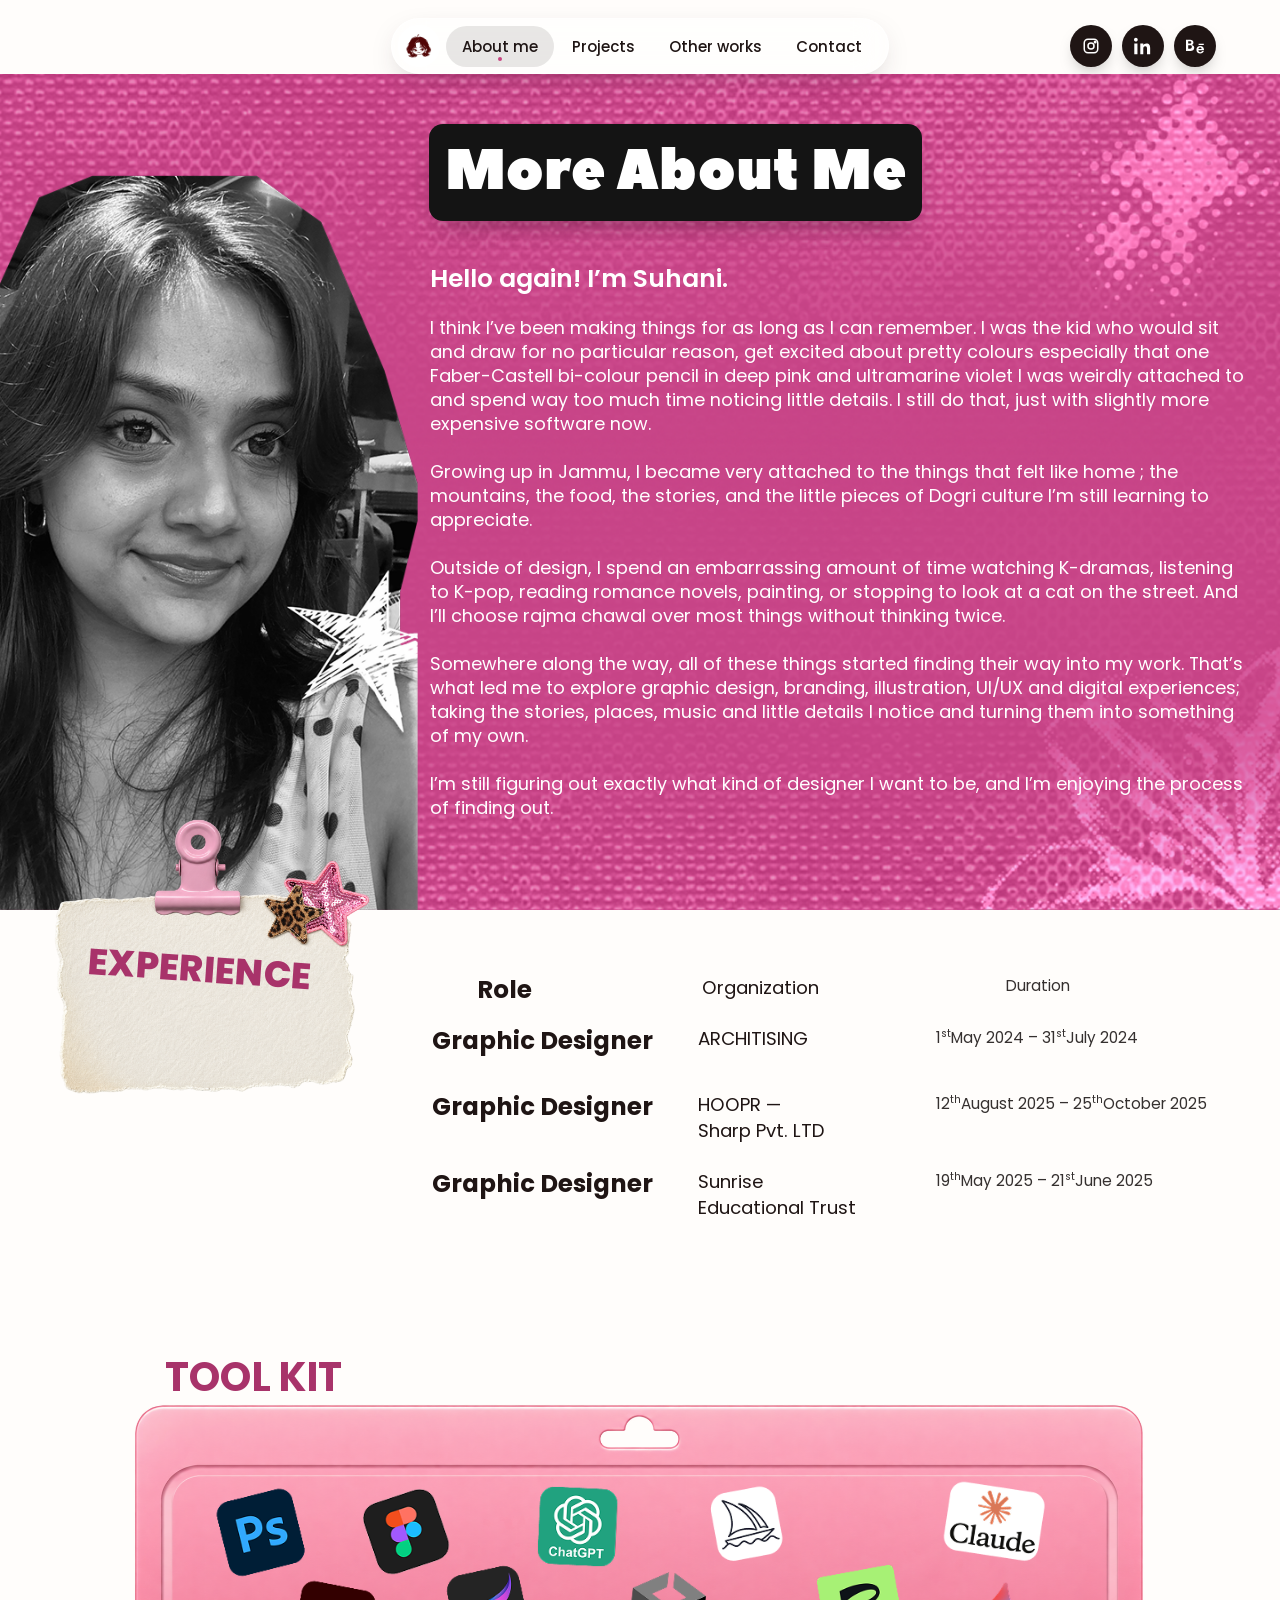
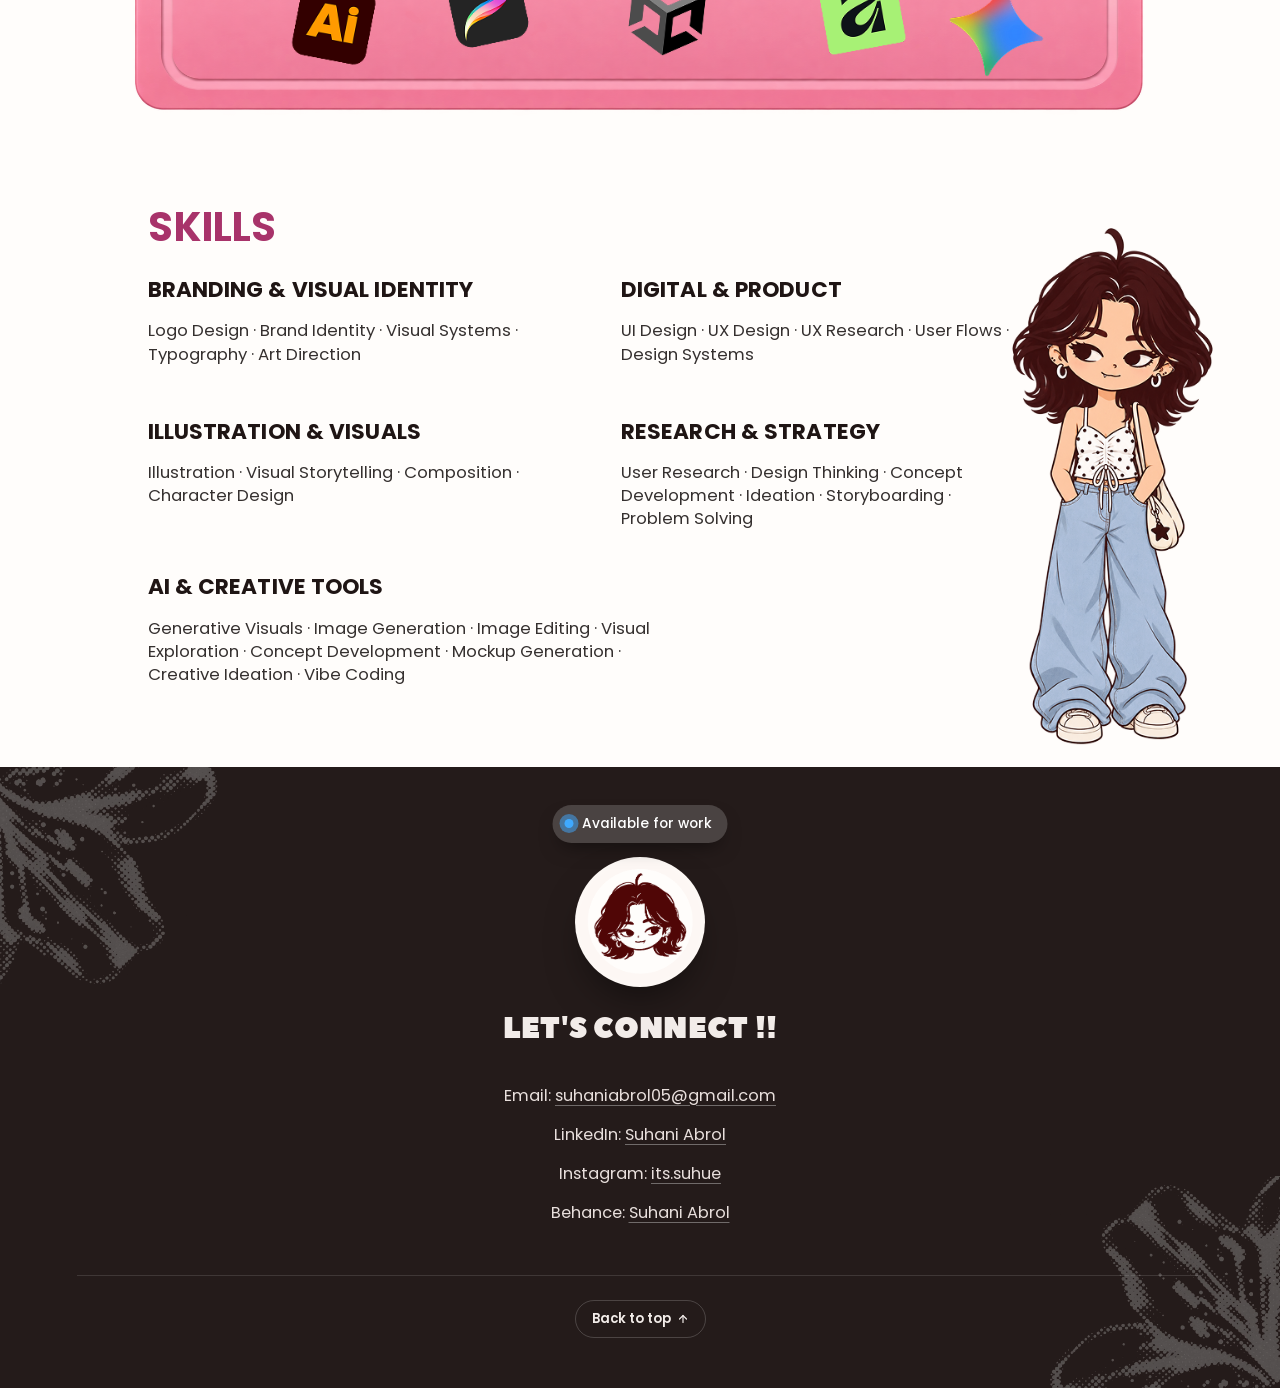
==== commit 6ab0dd39: "Update footer contact details across all pages Remove the phone number and the "Designed & built by"" ====
--- a/about.html
+++ b/about.html
@@ -28,7 +28,7 @@
     <a href="https://instagram.com/its.suhue" target="_blank" rel="noopener" aria-label="Instagram">
       <svg viewBox="0 0 24 24" fill="none" stroke="currentColor" stroke-width="2"><rect x="3" y="3" width="18" height="18" rx="5"/><circle cx="12" cy="12" r="4"/><circle cx="17.5" cy="6.5" r="1"/></svg>
     </a>
-    <a href="https://linkedin.com/in/suhani-abrol" target="_blank" rel="noopener" aria-label="LinkedIn">
+    <a href="https://www.linkedin.com/in/suhani-abrol-204681282/" target="_blank" rel="noopener" aria-label="LinkedIn">
       <svg viewBox="0 0 24 24" fill="currentColor"><path d="M4.98 3.5C4.98 4.88 3.87 6 2.5 6S0 4.88 0 3.5 1.12 1 2.5 1s2.48 1.12 2.48 2.5zM.4 8.75h4.2V23H.4V8.75zM8.4 8.75h4.02v1.95h.06c.56-1.06 1.94-2.18 4-2.18 4.28 0 5.07 2.82 5.07 6.48V23h-4.2v-6.9c0-1.65-.03-3.77-2.3-3.77-2.3 0-2.66 1.8-2.66 3.65V23H8.4V8.75z"/></svg>
     </a>
     <a href="https://behance.net/suhaniabrol" target="_blank" rel="noopener" aria-label="Behance">
@@ -49,7 +49,7 @@
     <a href="index.html#contact">Contact →</a>
     <div class="msocial">
       <a href="https://instagram.com/its.suhue" target="_blank" rel="noopener" aria-label="Instagram"><svg viewBox="0 0 24 24" fill="none" stroke="currentColor" stroke-width="2" width="18" height="18"><rect x="3" y="3" width="18" height="18" rx="5"/><circle cx="12" cy="12" r="4"/></svg></a>
-      <a href="https://linkedin.com/in/suhani-abrol" target="_blank" rel="noopener" aria-label="LinkedIn"><svg viewBox="0 0 24 24" fill="currentColor" width="18" height="18"><path d="M4.98 3.5C4.98 4.88 3.87 6 2.5 6S0 4.88 0 3.5 1.12 1 2.5 1s2.48 1.12 2.48 2.5zM.4 8.75h4.2V23H.4V8.75zM8.4 8.75h4.02v1.95h.06c.56-1.06 1.94-2.18 4-2.18 4.28 0 5.07 2.82 5.07 6.48V23h-4.2v-6.9c0-1.65-.03-3.77-2.3-3.77-2.3 0-2.66 1.8-2.66 3.65V23H8.4V8.75z"/></svg></a>
+      <a href="https://www.linkedin.com/in/suhani-abrol-204681282/" target="_blank" rel="noopener" aria-label="LinkedIn"><svg viewBox="0 0 24 24" fill="currentColor" width="18" height="18"><path d="M4.98 3.5C4.98 4.88 3.87 6 2.5 6S0 4.88 0 3.5 1.12 1 2.5 1s2.48 1.12 2.48 2.5zM.4 8.75h4.2V23H.4V8.75zM8.4 8.75h4.02v1.95h.06c.56-1.06 1.94-2.18 4-2.18 4.28 0 5.07 2.82 5.07 6.48V23h-4.2v-6.9c0-1.65-.03-3.77-2.3-3.77-2.3 0-2.66 1.8-2.66 3.65V23H8.4V8.75z"/></svg></a>
       <a href="https://behance.net/suhaniabrol" target="_blank" rel="noopener" aria-label="Behance"><svg viewBox="0 0 24 24" fill="currentColor" width="18" height="18"><path d="M7.8 10.5c1.4-.6 2.1-1.7 2.1-3.2 0-2.6-2-3.8-4.4-3.8H0v15h5.9c2.6 0 5.1-1.3 5.1-4.2 0-1.8-.9-3.2-3.2-3.8zM2.9 5.6h2.3c1 0 1.9.3 1.9 1.5 0 1.1-.7 1.6-1.8 1.6H2.9V5.6zm2.6 10H2.9V10.9h2.7c1.3 0 2.2.6 2.2 2 0 1.5-1.1 2.7-2.3 2.7zM23.7 9.1h-6.9v1.4h6.9V9.1zM18.9 12c-3 0-5 2.1-5 5.1 0 3.1 1.9 5 5.1 5 2.4 0 4.1-1.1 4.8-3.3h-2.5c-.2.7-1.1 1.4-2.2 1.4-1.6 0-2.5-1-2.6-2.6h7.5c.1-3.2-1.4-5.6-5.1-5.6zm-2.4 4c.1-1.2 1-2 2.3-2 1.3 0 2 .8 2.1 2h-4.4z"/></svg></a>
     </div>
   </div>
@@ -188,14 +188,12 @@
 
   <ul class="contact-list reveal">
     <li>Email: <button class="copy-email" data-copy="suhaniabrol05@gmail.com">suhaniabrol05@gmail.com</button></li>
-    <li>LinkedIn: <a href="https://linkedin.com/in/suhani-abrol" target="_blank" rel="noopener">Suhani Abrol</a></li>
+    <li>LinkedIn: <a href="https://www.linkedin.com/in/suhani-abrol-204681282/" target="_blank" rel="noopener">Suhani Abrol</a></li>
     <li>Instagram: <a href="https://instagram.com/its.suhue" target="_blank" rel="noopener">its.suhue</a></li>
     <li>Behance: <a href="https://behance.net/suhaniabrol" target="_blank" rel="noopener">Suhani Abrol</a></li>
-    <li>Contact: <a href="tel:+918899772889">+91 8899772889</a></li>
   </ul>
 
   <div class="footer-bottom">
-    <span>Designed &amp; built with ✦ by Suhani Abrol</span>
     <a href="#top" class="to-top">
       Back to top
       <svg viewBox="0 0 24 24" fill="none" stroke="currentColor" stroke-width="2.4" stroke-linecap="round"><line x1="5" y1="12" x2="19" y2="12"/><polyline points="12 5 19 12 12 19"/></svg>
--- a/styles.css
+++ b/styles.css
@@ -112,7 +112,9 @@
      .nav-pill outright, so a page with a dark header keeps the navy pill. */
   .page-home .nav-pill,
   .page-fluence .nav-pill,
-  .page-about .nav-pill{
+  .page-about .nav-pill,
+  .page-hoopr .nav-pill,
+  .page-unseen .nav-pill{
     background:rgba(255,255,255,0.55);
     -webkit-backdrop-filter:blur(16px) saturate(140%);
     backdrop-filter:blur(16px) saturate(140%);
@@ -121,16 +123,24 @@
   }
   .page-home .nav-pill:hover,
   .page-fluence .nav-pill:hover,
-  .page-about .nav-pill:hover{ box-shadow:0 14px 34px -10px rgba(60,40,50,0.45); }
+  .page-about .nav-pill:hover,
+  .page-hoopr .nav-pill:hover,
+  .page-unseen .nav-pill:hover{ box-shadow:0 14px 34px -10px rgba(60,40,50,0.45); }
   .page-home .nav-links a,
   .page-fluence .nav-links a,
-  .page-about .nav-links a{ color:var(--ink); }
+  .page-about .nav-links a,
+  .page-hoopr .nav-links a,
+  .page-unseen .nav-links a{ color:var(--ink); }
   .page-home .nav-links a:hover,
   .page-fluence .nav-links a:hover,
-  .page-about .nav-links a:hover{ background:rgba(31,21,20,0.07); color:var(--ink); }
+  .page-about .nav-links a:hover,
+  .page-hoopr .nav-links a:hover,
+  .page-unseen .nav-links a:hover{ background:rgba(31,21,20,0.07); color:var(--ink); }
   .page-home .nav-links a.active,
   .page-fluence .nav-links a.active,
-  .page-about .nav-links a.active{ color:var(--ink); background:rgba(31,21,20,0.10); }
+  .page-about .nav-links a.active,
+  .page-hoopr .nav-links a.active,
+  .page-unseen .nav-links a.active{ color:var(--ink); background:rgba(31,21,20,0.10); }
   .nav-avatar{
     width:42px;height:42px;border-radius:50%;
     background:#fff; border:2px solid #fff;
